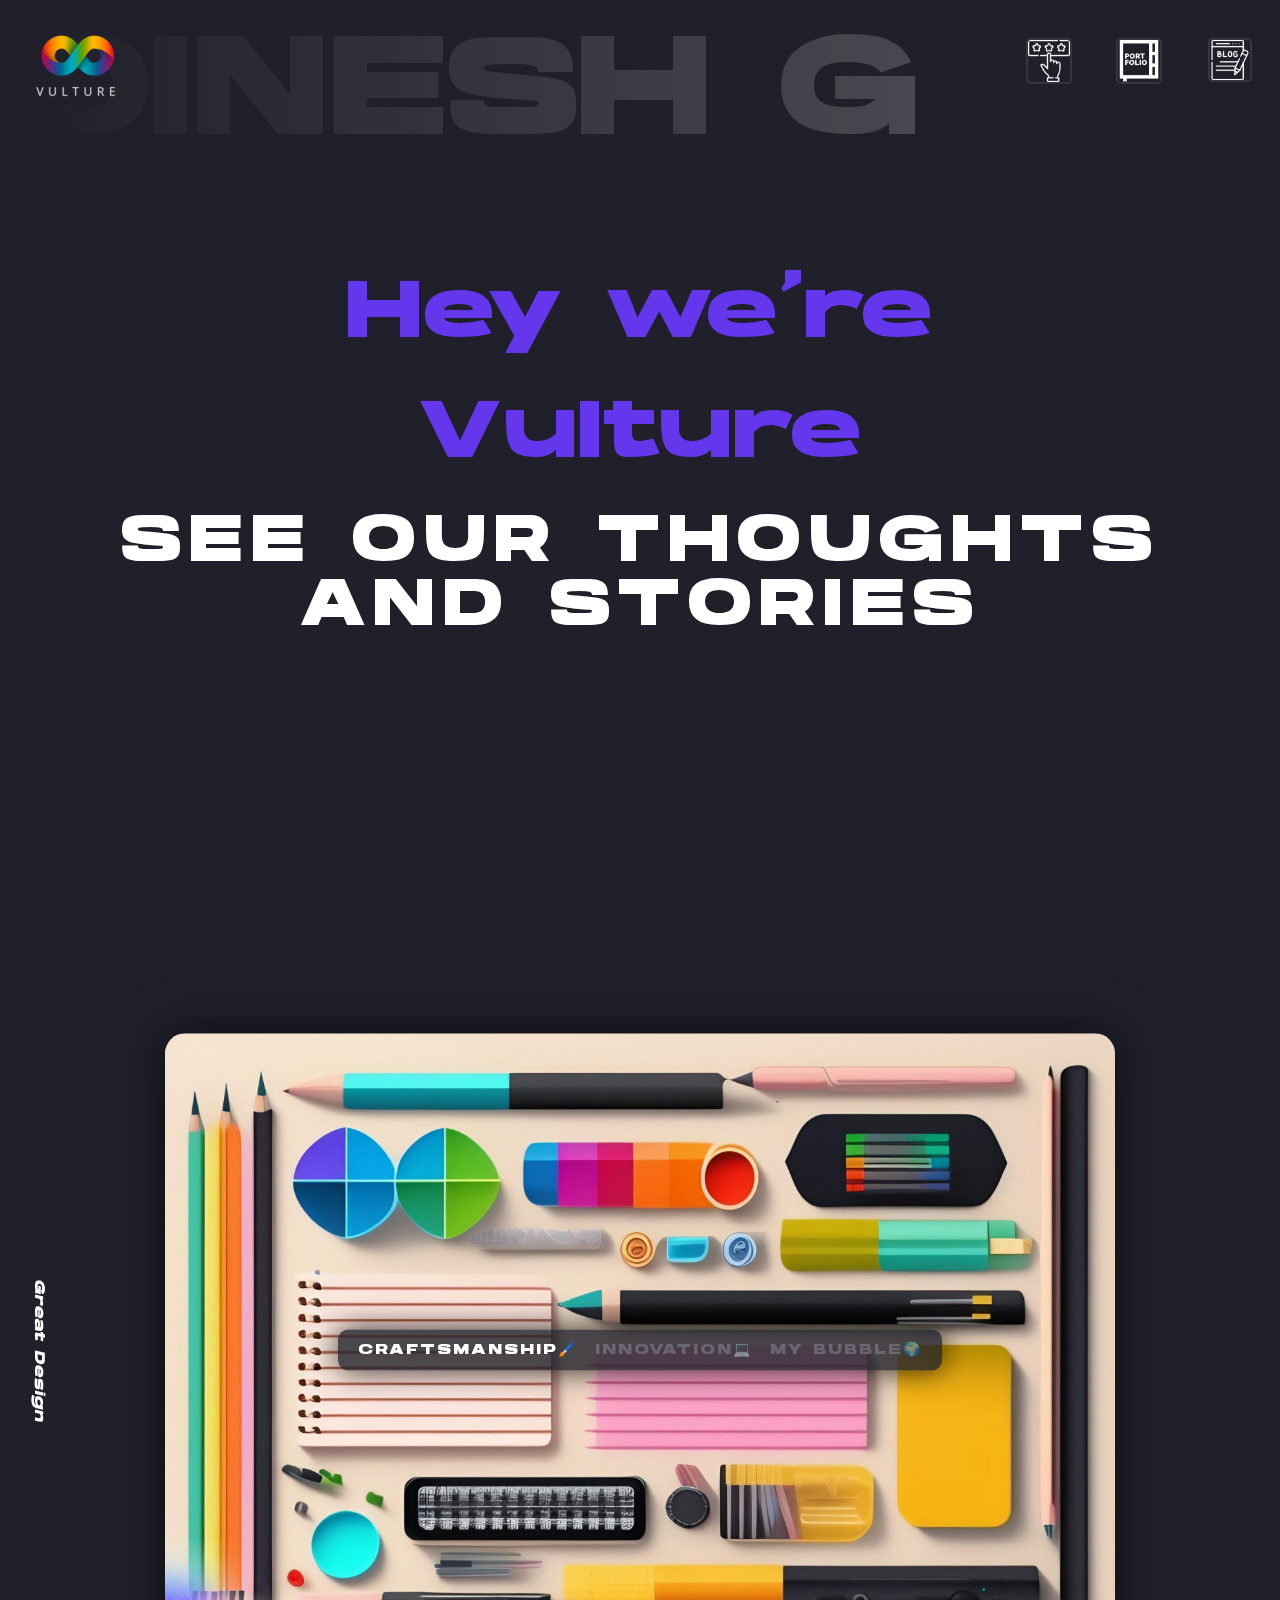
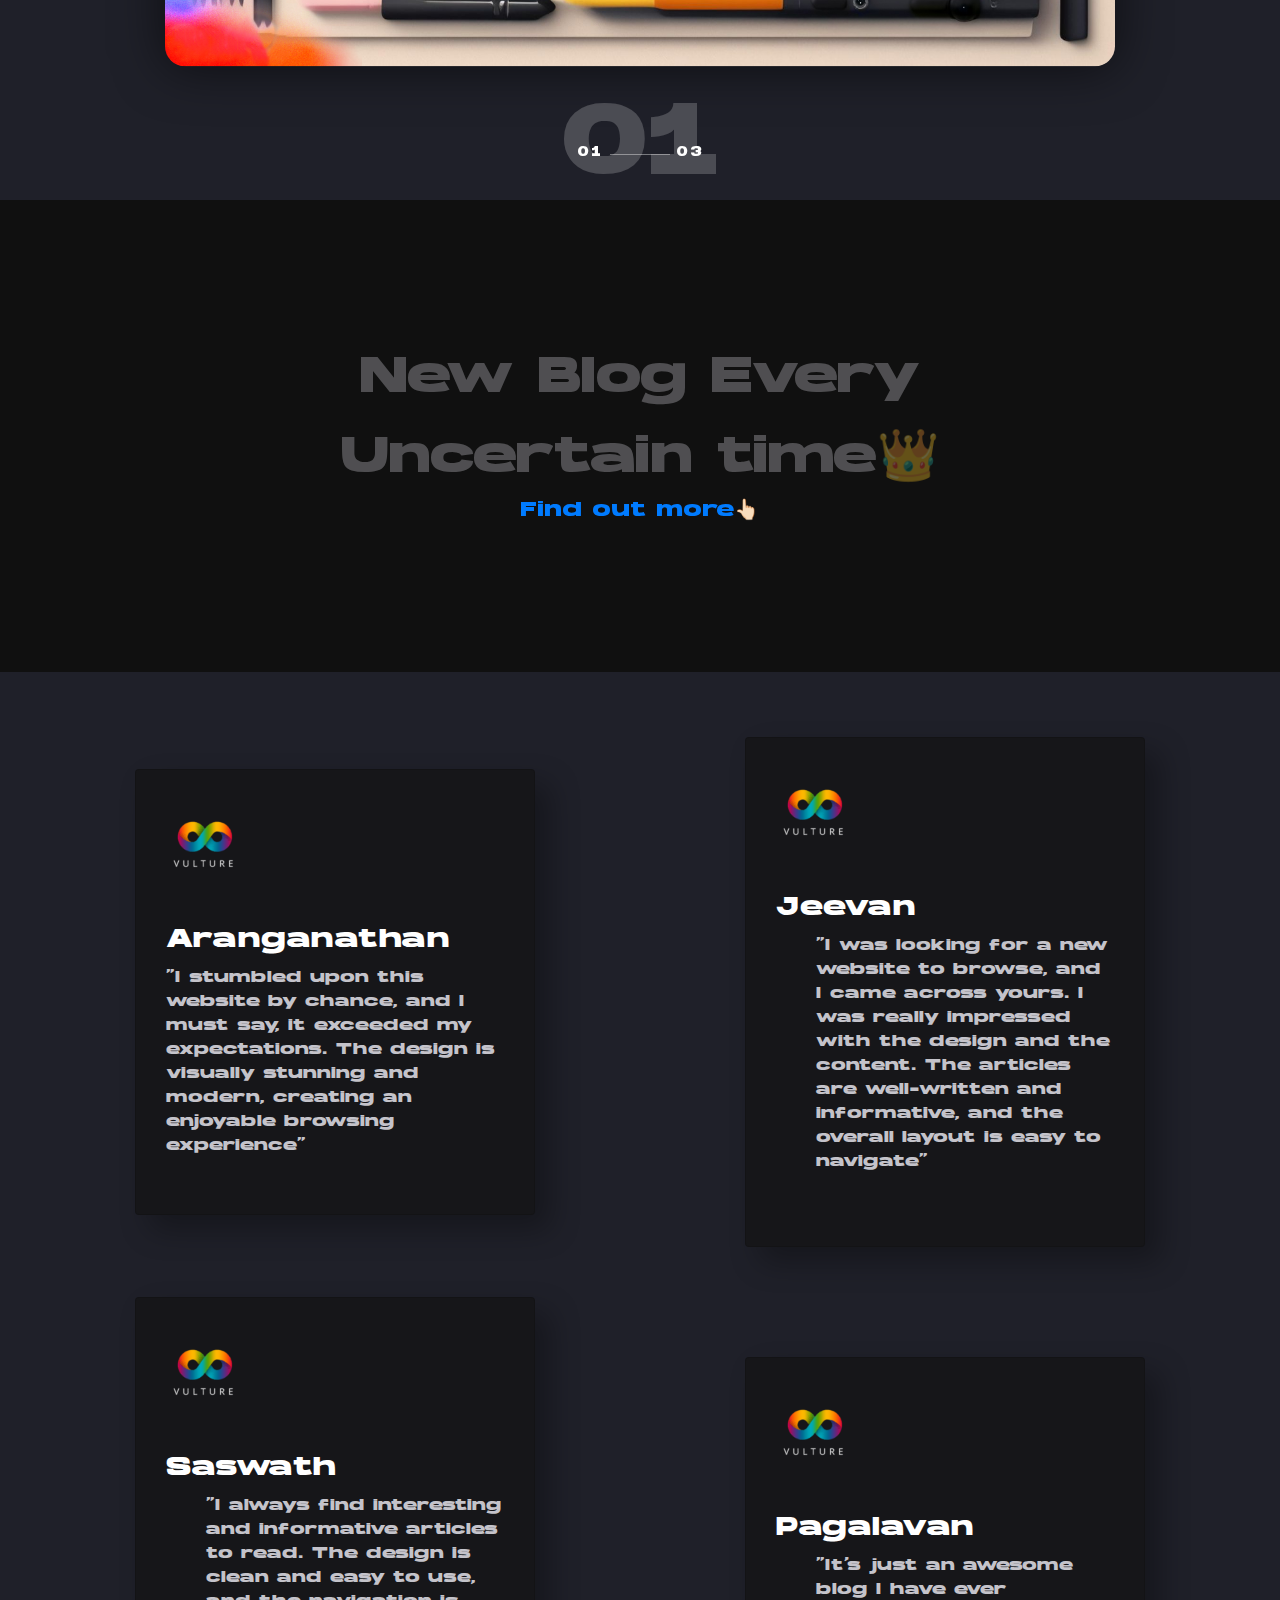
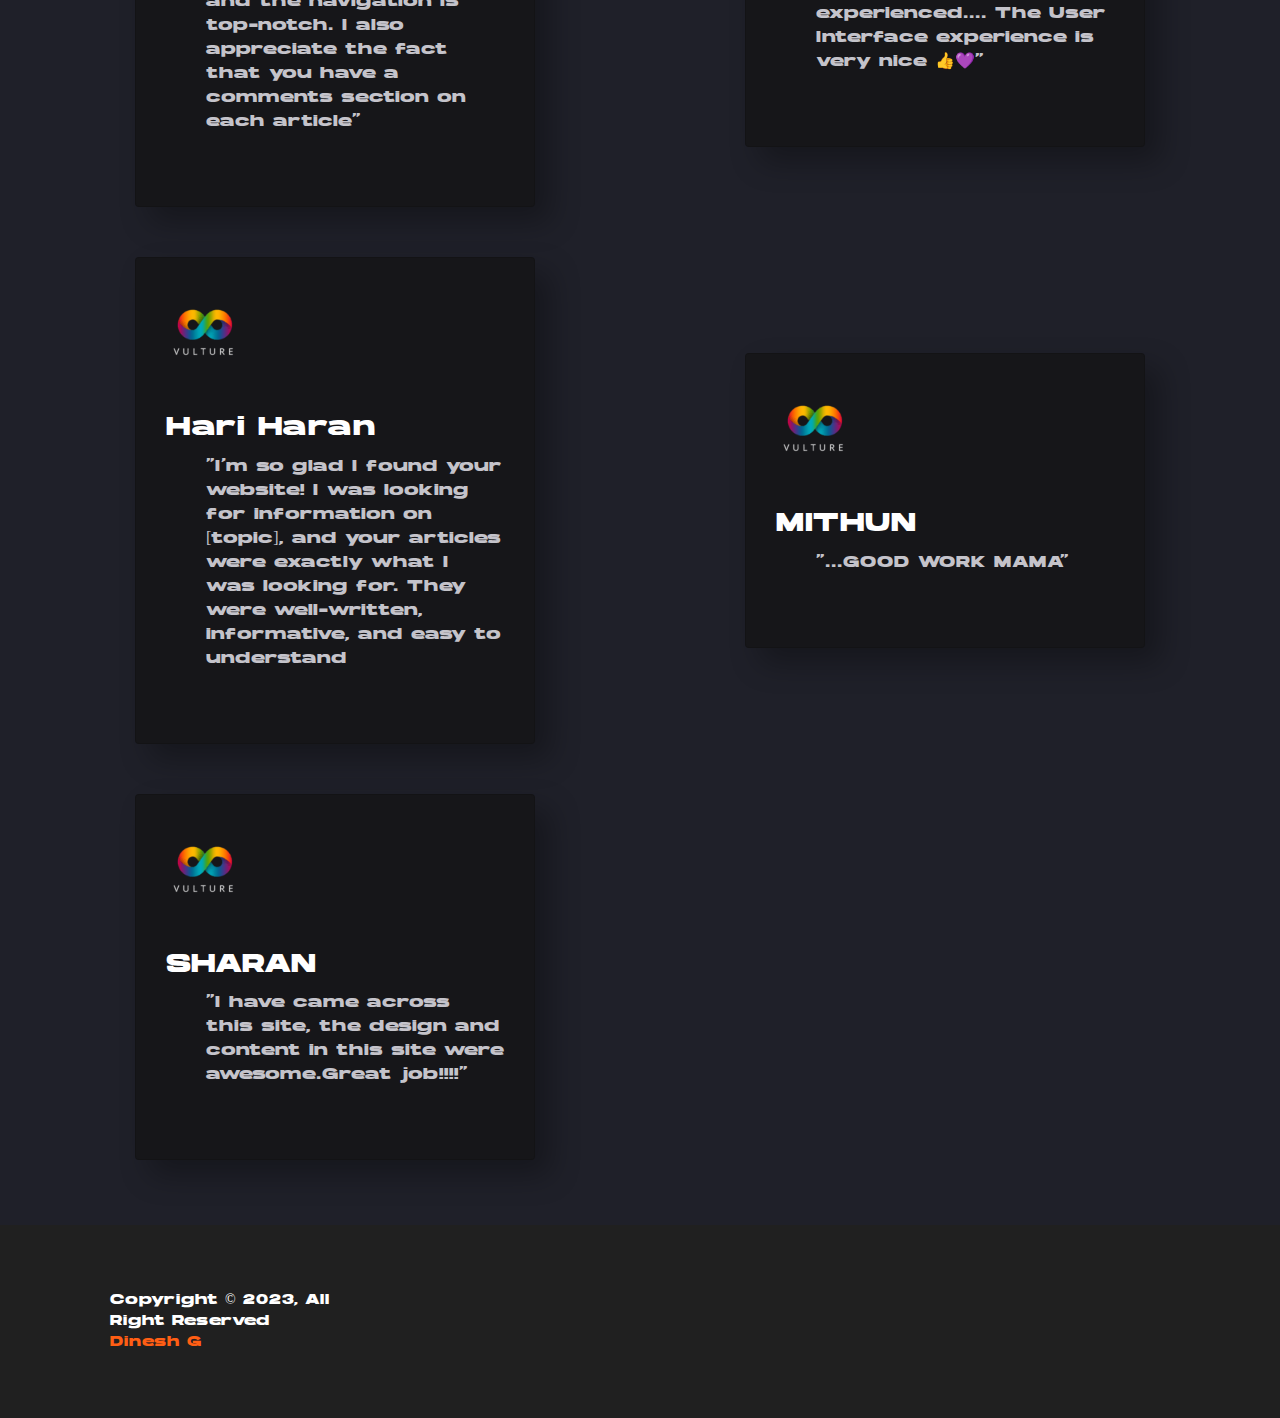
==== index.html @ 58ebeafd "R" ====
<!DOCTYPE html>
<html lang="en">
  <head>
    <meta charset="UTF-8" />
    <title>Buddy'Blog🍻</title>
    <link
      rel="stylesheet"
      href="https://cdnjs.cloudflare.com/ajax/libs/twitter-bootstrap/4.1.3/css/bootstrap.min.css"
    />
    <link rel="stylesheet" href="style.css" />

    <link href="assert/31.png" rel="shortcut icon" type="image/x-icon" />
    <link
      href="/assert/31.png"
      rel="shortcut icon"
      type="image/x-icon"
    />
    <link
      href="https://fonts.googleapis.com/css2?family=Poppins:wght@200;300;400;500;600;700;800&display=swap"
      rel="stylesheet"
    />
    
    <script src="https://ajax.googleapis.com/ajax/libs/jquery/3.5.1/jquery.min.js"></script>
  </head>
  <body>
    <section id="body">
     
      <div class="shadow-title parallax-top-shadow">DINESH G</div>
      <div
        class="section-parallax parallax-00"
        style="background-image: url('http://www.ivang-design.com/svg-load/parallax/parallax-0.png');"
      ></div>
      <div
        class="section-parallax parallax-01"
        style="background-image: url('http://www.ivang-design.com/svg-load/parallax/parallax-01.png');"
      ></div>

      <div class="section full-height">
        <div class="section-title-wrap">
          <div class="container">
            <div class="row">
              <div class="col-12 text-center parallax-fade-top">
                <p id="TXT1">Hey we're Vulture</p>
                <h1>See our thoughts and Stories</h1>
              </div>
            </div>
          </div>
        </div>
      </div>

      <div class="section full-height z-bigger">
        <ul class="case-study-wrapper">
          <li class="case-study-name">
            <a class="hover-target">Craftsmanship🖌️</a>
          </li>
          <li class="case-study-name">
            <a class="hover-target">Innovation💻</a>
          </li>
          <li class="case-study-name">
            <a class="hover-target"> My bubble🌍</a>
          </li>
          
        </ul>
        <ul class="case-study-images">
          <li>
            <div class="img-hero-background">
              <img src="assert/d1.png" alt="" />
            </div>
            <div class="hero-number-back">01</div>
            <div class="hero-number">01</div>
            <div class="hero-number-fixed">03</div>
            <div class="case-study-title">Great Design</div>
          </li>
          <li>
            <div class="img-hero-background">
              <img src="assert/t1.jpg" alt="" />
            </div>
            <div class="hero-number-back">02</div>
            <div class="hero-number">02</div>
            <div class="case-study-title">cutting-edge technology</div>
          </li>
          <li>
            <div class="img-hero-background">
              <img src="assert/e1.jpg" alt="" />
            </div>
            <div class="hero-number-back">03</div>
            <div class="hero-number">03</div>
            <div class="case-study-title">Love</div>
          </li>
          <li>
            <div class="img-hero-background">
              <!-- <img
              src="http://www.ivang-design.com/svg-load/parallax/fire.jpg"
              alt=""
            /> -->
            </div>
            <!-- <div class="hero-number-back">04</div>
          <div class="hero-number">04</div>
          <div class="case-study-title">photography, advertising</div> -->
          </li>
        </ul>
      </div>

      <div
        class="section padding-top-bottom over-hide background-dark z-bigger-2"
      >
        <div class="container">
          <div class="row justify-content-center">
            <div class="col-md-7 text-center">
              <a href="BlogL/index.html" target="_blank">
                <div class="project-link-wrap">
                  <h1>New Blog Every Uncertain time👑</h1>
                  <h6>Find out more👆🏻</h6>
                </div>
              </a>
            </div>
          </div>
        </div>
      </div>

     

      <div class="scroll-to-top hover-target"></div>

      <div class="cursor" id="cursor"></div>
      <div class="cursor2" id="cursor2"></div>
      <div class="cursor3" id="cursor3"></div>

      <a
        href="BlogL/index.html"
        class="link-to-portfolio hover-target"
        target="”_blank”"
      ></a>

      <a
        href="/ProtfBuddy/index.html"
        class="link-to-portfolio1 hover-target"
        target="”_blank”"
      ></a>
      <a
        href="/ProtfBuddy/index.html"
        class="link-to-portfolio2 hover-target"
        target="”_blank”"
      ></a>
      <a
        href="RatingL/index.html"
        class="link-to-portfolio3 hover-target"
        target="”_blank”"
      ></a>
    </section>

 
    <script src="https://cdnjs.cloudflare.com/ajax/libs/jquery/3.3.1/jquery.min.js"></script>
    <script src="script.js"></script>
  </body>
  <!-- TESTIN -->
  <div class="container">
    <div class="card selected">
      <div class="card__icon">
        <img src="assert/31.png" alt="icon.png" />
      </div>
      <h6>Aranganathan</h6>
      <p>"I stumbled upon this website by chance, and I must say, it exceeded my expectations. The design is visually stunning and modern, creating an enjoyable browsing experience"</p>
     
    </div>
    <div class="card selected">
      <div class="card__icon">
        <img src="assert/31.png" alt="icon.png" />
      </div>
      <h6>Jeevan</h6>
      <ul>
       <p>
        "I was looking for a new website to browse, and I came across yours. I was really impressed with the design and the content. The articles are well-written and informative, and the overall layout is easy to navigate"</p>
      </ul>
    </div>
    <div class="card selected">
      <div class="card__icon">
        <img src="assert/31.png" alt="icon.png" />
      </div>
      <h6>Saswath</h6>
      <ul>
        <p>"I always find interesting and informative articles to read. The design is clean and easy to use, and the navigation is top-notch. I also appreciate the fact that you have a comments section on each article"</p>
      </ul>
    </div>
    <div class="card selected">
      <div class="card__icon">
        <img src="assert/31.png" alt="icon.png" />
      </div>
      <h6>Pagalavan</h6>
      <ul>
        <p>"It's just an awesome blog I have ever experienced.... The User Interface experience is very nice 👍💜"</p>
      </ul>
    </div>
    
    <div class="card selected">
      <div class="card__icon">
        <img src="assert/31.png" alt="icon.png" />
      </div>
      <h6>Hari Haran</h6>
      <ul>
        <p>"I'm so glad I found your website! I was looking for information on [topic], and your articles were exactly what I was looking for. They were well-written, informative, and easy to understand</p>      </ul>
    </div>
    <div class="card selected">
      <div class="card__icon">
        <img src="assert/31.png" alt="icon.png" />
      </div>
      <h6>MITHUN</h6>
      <ul>
        <p>"...GOOD WORK MAMA"</p>
      </ul>
    </div>
    <div class="card selected">
      <div class="card__icon">
        <img src="assert/31.png" alt="icon.png" />
      </div>
      <h6>SHARAN</h6>
      <ul>
        <p>"I have came across this site, the design and content in this site were awesome.Great job!!!!"</p>
      </ul>
    </div>

  </div>
</div>

</div>
<div class="copyright-area">
    <div class="container">
        <div class="row">
            <div class="col-xl-6 col-lg-6 text-center text-lg-left">
                <div class="copyright-text">
                    <p>Copyright &copy; 2023, All Right Reserved <a href="/ProtfBuddy/index.html">Dinesh G</a></p>
                </div>
            </div>
        </div>
    </div>
</div>
</html>
---- style.css ----
@font-face {
  font-family: ff1;
  src: url("assert/Blackheat.otf");
}
/* @font-face {
  font-family: ff6;
  src: url("assert/ff6.ttf");
} */
@font-face {
  font-family: ff2;
  src: url("assert/Blackheat.ttf");
}
@font-face {
  font-family: ff3;
  src: url("assert/Hanson-Bold.otf");
}
@font-face {
  font-family: ff4;
  src: url("assert/Hanson-Bold.ttf");
}
/* @font-face {
  font-family: ff4;
  src: url("assert/Hanson-Bold.ttf");
} */
.li1 {
  font-size: 2rem;
}
/*  */
.copyright-area {
  background: #202020;
  padding: 25px 0;
}

.copyright-text p {
  margin: 0;
  font-size: 14px;
  color: #ffffff;
}
.copyright-text p a {
  color: #ff5e14;
}
.footer-menu li {
  display: inline-block;
  margin-left: 15px;
}
.footer-menu li:hover a {
  color: #ff5e14;
}
.footer-menu li a {
  font-size: 14px;
  color: #ffffff;
}
.footer-cta .row .col-xl-4:nth-child(1) .single-cta i {
  position: absolute;
  color: #ff5e14;
}
.footer-cta .row .col-xl-4:nth-child(1) .single-cta .cta-text {
  padding-left: 32px;
}
.footer-cta .row .col-xl-4:nth-child(2) .single-cta i {
  color: #14ffa7;
}
.footer-cta .row .col-xl-4:nth-child(3) .single-cta i {
  color: #ffd700;
}
.footer-social-icon .social_icon {
  text-align: left;
}
.footer-social-icon .social_icon li {
  float: inherit !important;
  display: inline-block !important;
  width: inherit;
}
.footer-social-icon .social_icon li a i {
  font-size: 15px;
  line-height: 39px;
}
.footer-social-icon .social_icon li a {
  width: 40px;
  height: 40px;
}

.social_icon {
  text-align: right;
  margin: 0;
  margin-top: 3px;
}
.social_icon li {
  display: inline-block;
  margin: 0 5px;
}
.social_icon li a {
  display: inline-block;
  width: 25px;
  height: 25px;
  background: #fff;
  color: #000;
  text-align: center;
  border-radius: 100%;
  transition: 0.2s ease-in-out;
}
.social_icon li a i {
  font-size: 15px;
  line-height: 20px;
}
.social_icon li:nth-child(1) a {
  background: #4267b2;
  color: #fff;
}
.social_icon li:nth-child(2) a {
  background: #1da1f2;
  color: #fff;
}
.social_icon li:nth-child(3) a {
  background: #f09433;
  background: -moz-linear-gradient(
    45deg,
    #f09433 0%,
    #e6683c 25%,
    #dc2743 50%,
    #cc2366 75%,
    #bc1888 100%
  );
  background: -webkit-linear-gradient(
    45deg,
    #f09433 0%,
    #e6683c 25%,
    #dc2743 50%,
    #cc2366 75%,
    #bc1888 100%
  );
  background: linear-gradient(
    45deg,
    #f09433 0%,
    #e6683c 25%,
    #dc2743 50%,
    #cc2366 75%,
    #bc1888 100%
  );
  filter: progid:DXImageTransform.Microsoft.gradient( startColorstr='#f09433', endColorstr='#bc1888',GradientType=1 );
  color: #fff;
}
.social_icon li:nth-child(4) a {
  background: #ff0000;
  color: #fff;
}
.social_icon li:nth-child(1):hover a {
  background: #fff;
  color: #4267b2;
}
.social_icon li:nth-child(2):hover a {
  background: #fff;
  color: #1da1f2;
}
.social_icon li:nth-child(3):hover a {
  background: #fff;
  color: #bc1888;
}
.social_icon li:nth-child(4):hover a {
  background: #fff;
  color: #ff0000;
}
/*  */
::-webkit-scrollbar {
  display: none;
}
.btn1 {
  display: flex;
  justify-content: center;
  font-size: 2rem;
  margin-top: 2rem;
}

.container {
  padding: 40px;
  display: flex;
  align-items: center;
  justify-content: space-between;
  flex-wrap: wrap;
}

h6 {
  font-size: 20px;
}
.card {
  width: 320px;
  margin: 25px;
  padding: 40px 30px;
  background-color: #222327;

  transition: all 0.25s ease-in-out;
}

.card .card__icon {
  width: 100%;
  margin-bottom: 40px;
}

.card .card__icon img {
  height: 75px;
  border-radius: 3rem;
}

.card h6 {
  margin-bottom: 10px;
  color: #ffffff;
  font-size: 16px;
  font-weight: 600;
  letter-spacing: 0.5px;
}

.card ul li {
  list-style: none;
  padding: 3px 0;
  color: #ffffff;
  font-size: 16px;
  font-weight: 300;
  opacity: 0.7;
}

.card.selected::before {
  content: "";
  background: url(https://i.imgur.com/WunqBPz.png);
  background-position: right;
  background-size: 10px;
  z-index: -1;
}

.card.selected {
  background-color: #161619;
  box-shadow: 15px 15px 30px rgba(0, 0, 0, 0.3);
}

body {
  width: 100%;
  display: block;
  overflow-x: hidden;
  background-color: #1f2029;
  color: #c4c3ca;
  font-family: ff4;
  cursor: default;
}
::selection {
  background-color: #000;
  color: #fff;
}
::-moz-selection {
  background-color: #000;
  color: #fff;
}
a:hover {
  text-decoration: none;
}
.t1 {
  font-size: 40px;
}

.cursor,
.cursor2,
.cursor3 {
  position: fixed;
  border-radius: 50%;
  transform: translateX(-50%) translateY(-50%);
  pointer-events: none;
  left: -100px;
  top: 50%;
}
.cursor {
  background-color: #fff;
  height: 0;
  width: 0;
  z-index: 99999;
}
.cursor2,
.cursor3 {
  height: 36px;
  width: 36px;
  z-index: 99998;
  -webkit-transition: all 0.3s ease-out;
  transition: all 0.3s ease-out;
}
.cursor2.hover,
.cursor3.hover {
  -webkit-transform: scale(2) translateX(-25%) translateY(-25%);
  transform: scale(2) translateX(-25%) translateY(-25%);
  border: none;
}
.cursor2 {
  border: 2px solid #fff;
  box-shadow: 0 0 22px rgba(255, 255, 255, 0.6);
}
.cursor2.hover {
  background: rgba(255, 255, 255, 0.1);
  box-shadow: 0 0 12px rgba(255, 255, 255, 0.2);
}
@media screen and (max-width: 1200px) {
  .cursor,
  .cursor2,
  .cursor3 {
    /* display: none */
  }
  .container {
    padding: 20px;
    display: flex;
    align-items: center;
    justify-content: center;
    flex-wrap: wrap;
  }
}

.shadow-title {
  position: fixed;
  top: 0;
  margin-top: 30px;
  left: 20px;
  width: 100%;
  height: 300%;
  text-align: left;
  font-family: ff4;
  writing-mode: horizontal-tb;
  font-size: 11vw;
  line-height: 1;
  color: rgba(200, 200, 200, 0.1);
  background: linear-gradient(
    90deg,
    rgba(200, 200, 200, 0),
    rgba(200, 200, 200, 0.35)
  );
  -webkit-background-clip: text;
  -webkit-text-fill-color: transparent;
  font-weight: 900;
  z-index: 1;
}
.section-parallax {
  position: fixed;
  top: 0;
  left: 0;
  width: 100%;
  height: 100%;
  background-position: center;
  background-size: cover;
  z-index: 2;
}
.section {
  position: relative;
  width: 100%;
  display: block;
}
.full-height {
  height: 100vh;
}
.section.z-bigger {
  z-index: 100;
}
.section.z-bigger-2 {
  z-index: 200;
}
.section-title-wrap {
  position: absolute;
  top: 50%;
  left: 0;
  width: 100%;
  transform: translateY(-50%);
  z-index: 3;
}
.section-title-wrap p {
  letter-spacing: 2px;
  font-size: 22px;
  font-weight: 700;
  padding: 0;
  color: #6437ec;
}
.section-title-wrap h1 {
  margin: 0;
  padding: 0;
  font-size: 5vw;
  letter-spacing: 8px;
  font-weight: 900;
  color: #fff;
  line-height: 1;
  text-transform: uppercase;
}
.padding-top-bottom {
  padding-top: 100px;
  padding-bottom: 100px;
}
.over-hide {
  overflow: hidden;
}
.background-dark {
  background-color: #101010;
}
.project-link-wrap {
  position: relative;
  display: block;
  width: 100%;
  text-align: center;
  margin: 0 auto;
  cursor: pointer;
}

.project-link-wrap h1 {
  font-size: 50px;
  line-height: 80px;
  color: #c4c3ca;
  font-weight: 900;
  text-align: center;
  margin: 0 auto;
  cursor: pointer;
  opacity: 0.35;
  -webkit-transition: all 200ms linear;
  transition: all 200ms linear;
}
.project-link-wrap:hover h1 {
  opacity: 0.5;
}
a {
  cursor: default;
}

#TXT1 {
  font-size: 80px;
}

.case-study-wrapper {
  position: absolute;
  top: 50%;
  left: 50%;
  z-index: 10;
  width: auto;
  margin: 0;
  padding: 8px 15px;
  -webkit-transform: translate(-50%, -50%);
  transform: translate(-50%, -50%);
  list-style: none;
  background-color: rgba(31, 32, 41, 0.8);
  border-radius: 10px;
  box-shadow: 0 0 30px rgba(0, 0, 0, 0.8);
  cursor: default;
}
.case-study-wrapper .case-study-name {
  margin: 5px;
  display: inline-block;
}
.case-study-wrapper .case-study-name a {
  position: relative;
  list-style: none;
  margin: 0 auto;
  display: block;
  text-align: center;
  padding: 0;
  font-size: 14px;
  font-weight: 800;
  line-height: 1;
  letter-spacing: 2px;
  color: #8e8d9a;
  opacity: 0.5;
  text-decoration: none;
  text-transform: uppercase;
  -webkit-transition: all 300ms linear;
  transition: all 300ms linear;
}
.case-study-wrapper .case-study-name a:hover {
  text-decoration: none;
}
.case-study-wrapper .case-study-name.active a {
  opacity: 1;
  color: #fff;
}
.case-study-images {
  position: absolute;
  top: 0;
  left: 0;
  width: 100%;
  height: 100%;
  margin: 0;
  z-index: 2;
}
.case-study-images li {
  position: absolute;
  width: 100%;
  height: 100%;
  top: 0;
  left: 0;
  overflow: hidden;
  list-style: none;
  -webkit-transition: all 300ms linear;
  transition: all 300ms linear;
}
.case-study-images li .img-hero-background {
  position: absolute;
  width: calc(100% - 80px);
  max-width: 950px;
  -webkit-background-size: cover;
  -moz-background-size: cover;
  -o-background-size: cover;
  background-size: cover;
  background-position: center center;
  background-repeat: no-repeat;
  top: 50%;
  left: 50%;
  overflow: hidden;
  list-style: none;
  opacity: 0;
  border-radius: 20px;
  box-shadow: 0 0 50px rgba(0, 0, 0, 0.6);
  -webkit-transform: translate(-50%, -50%);
  transform: translate(-50%, -50%);
  -webkit-transition: all 300ms linear;
  transition: all 300ms linear;
}
.case-study-images li .img-hero-background img {
  width: 100%;
  height: auto;
  display: block;
}
.case-study-images li.show .img-hero-background {
  opacity: 1;
}
.case-study-images li .case-study-title {
  position: absolute;
  top: 0;
  height: 100%;
  text-align: center;
  left: 30px;
  display: block;
  opacity: 0;
  z-index: 19;
  letter-spacing: 1px;
  font-size: 14px;
  -webkit-writing-mode: vertical-lr;
  writing-mode: vertical-lr;
  font-weight: 400;
  line-height: 16px;
  color: #fff;
  font-style: italic;
  -webkit-transform: translateX(-100%);
  transform: translateX(-100%);
  -webkit-transition: all 300ms linear;
  transition: all 300ms linear;
}
.case-study-images li.show .case-study-title {
  opacity: 1;
  -webkit-transform: translateX(0);
  transform: translateX(0);
}
.case-study-images li .hero-number-back {
  position: absolute;
  bottom: 0;
  left: 50%;
  -webkit-transform: translateX(-50%);
  transform: translateX(-50%);
  display: block;
  list-style: none;
  opacity: 0;
  font-size: 100px;
  font-weight: 900;
  line-height: 1;
  color: rgba(255, 255, 255, 0.2);
  z-index: 5;
  -webkit-transition: all 300ms linear;
  transition: all 300ms linear;
}
.case-study-images li .hero-number {
  position: absolute;
  bottom: 40px;
  left: 50%;
  width: 40px;
  margin-left: -70px;
  display: block;
  letter-spacing: 2px;
  text-align: center;
  list-style: none;
  opacity: 0;
  font-size: 13px;
  font-weight: 300;
  line-height: 1;
  color: #fff;
  z-index: 6;
  -webkit-transform: translateY(100%);
  transform: translateY(100%);
  -webkit-transition: all 300ms linear;
  transition: all 300ms linear;
}
.case-study-images li .hero-number-fixed {
  position: absolute;
  bottom: 40px;
  left: 50%;
  margin-left: 30px;
  width: 40px;
  text-align: center;
  display: block;
  letter-spacing: 2px;
  list-style: none;
  font-size: 13px;
  font-weight: 300;
  line-height: 1;
  color: #fff;
  z-index: 6;
}
.case-study-images li .hero-number-fixed:before {
  position: absolute;
  content: "";
  top: 50%;
  left: -60px;
  width: 60px;
  height: 1px;
  z-index: 1;
  background-color: rgba(255, 255, 255, 0.4);
}
.case-study-images li.show .hero-number {
  opacity: 1;
  -webkit-transform: translateY(0);
  transform: translateY(0);
}
.case-study-images li.show .hero-number-back {
  opacity: 1;
}

.scroll-to-top {
  position: fixed;
  bottom: 30px;
  right: 30px;
  opacity: 0;
  visibility: hidden;
  width: 60px;
  height: 40px;
  z-index: 251;
  background-repeat: no-repeat;
  background-position: top center;
  cursor: pointer;
  background-image: url("assert/wite.png");
  transform: translateY(-15px);
  -webkit-transition: all 250ms linear;
  transition: all 250ms linear;
}
.scroll-to-top:hover {
  bottom: 32px;
}
.scroll-to-top.active-arrow {
  opacity: 1;
  visibility: visible;
  transform: translateY(0);
}

@media (max-width: 1200px) {
  .scroll-to-top {
    right: 13px;
  }
  .case-study-images li .case-study-title {
    left: 13px;
  }
  .container {
    padding: 20px;
    display: flex;
    align-items: center;
    justify-content: center;
    flex-wrap: wrap;
  }
}

@media (max-width: 991px) {
  .case-study-images li .hero-number-back {
    font-size: 26vw;
  }
  .container {
    padding: 20px;
    display: flex;
    align-items: center;
    justify-content: center;
    flex-wrap: wrap;
  }
}

@media (max-width: 767px) {
  .case-study-wrapper {
    background-color: rgba(31, 32, 41, 0.95);
    box-shadow: 0 0 10px rgba(0, 0, 0, 0.8);
  }
  .case-study-wrapper .case-study-name a {
    font-size: 11px;
    letter-spacing: 1px;
    text-align: center;
    margin: 5px;
  }
  .case-study-wrapper .case-study-name {
    margin: 0 auto;
    text-align: center;
  }
  .case-study-images li .hero-number-back {
    font-size: 32vw;
  }
  .container {
    padding: 20px;
    display: flex;
    align-items: center;
    justify-content: center;
    flex-wrap: wrap;
  }
  h6 {
    font-size: 20px;
  }
}
@media screen and (min-width: 600px) {
  .card {
    width: 400px;
    margin: 25px;
    padding: 40px 30px;
    background-color: #222327;
    transition: all 0.25s ease-in-out;
  }
  .card h6 {
    margin-bottom: 10px;
    color: #ffffff;
    font-size: 26px;
    font-weight: 600;
    letter-spacing: 0.5px;
  }

  .card ul li {
    list-style: none;
    padding: 3px 0;
    color: #ffffff;
    font-size: 26px;
    font-weight: 300;
    opacity: 0.7;
  }
  h6 {
    font-size: 20px;
  }
}

.link-to-portfolio {
  position: fixed;
  top: 40px;
  right: 30px;
  z-index: 20;
  cursor: pointer;
  width: 40px;
  height: 40px;
  text-align: center;
  border-radius: 3px;
  background-position: center center;
  background-size: cover;
  background-image: url("assert/blog2.png");
  box-shadow: 0 0 0 2px rgba(255, 255, 255, 0.1);
  transition: opacity 0.2s, border-radius 0.2s, box-shadow 0.2s;
  transition-timing-function: ease-out;
}
.link-to-portfolio1 {
  position: fixed;
  top: 40px;
  right: 120px;
  z-index: 20;
  cursor: pointer;
  width: 42px;
  height: 42px;
  text-align: center;
  border-radius: 3px;
  background-position: center center;
  background-size: cover;
  background-image: url("assert/portfolio.png");
  box-shadow: 0 0 0 2px rgba(255, 255, 255, 0.1);
  transition: opacity 0.2s, border-radius 0.2s, box-shadow 0.2s;
  transition-timing-function: ease-out;
}
.link-to-portfolio3 {
  position: fixed;
  top: 40px;
  right: 210px;
  z-index: 20;
  cursor: pointer;
  width: 42px;
  height: 42px;
  text-align: center;
  border-radius: 3px;
  background-position: center center;
  background-size: cover;
  background-image: url("assert/rating.png");
  box-shadow: 0 0 0 2px rgba(255, 255, 255, 0.1);
  transition: opacity 0.2s, border-radius 0.2s, box-shadow 0.2s;
  transition-timing-function: ease-out;
}
.link-to-portfolio2 {
  position: fixed;
  top: 20px;
  left: 2%;
  z-index: 20;
  cursor: pointer;
  width: 100px;
  height: 100px;

  background-position: center center;
  background-size: cover;
  background-image: url("assert/31.png");
  transition: opacity 0.2s, border-radius 0.2s, box-shadow 0.2s;
  transition-timing-function: ease-out;
}
.link-to-portfolio:hover {
  opacity: 0.8;
  border-radius: 50%;
  box-shadow: 0 0 0 20px rgba(255, 255, 255, 0.1);
}
.link-to-portfolio1:hover {
  opacity: 0.8;
  border-radius: 50%;
  box-shadow: 0 0 0 20px rgba(255, 255, 255, 0.1);
}
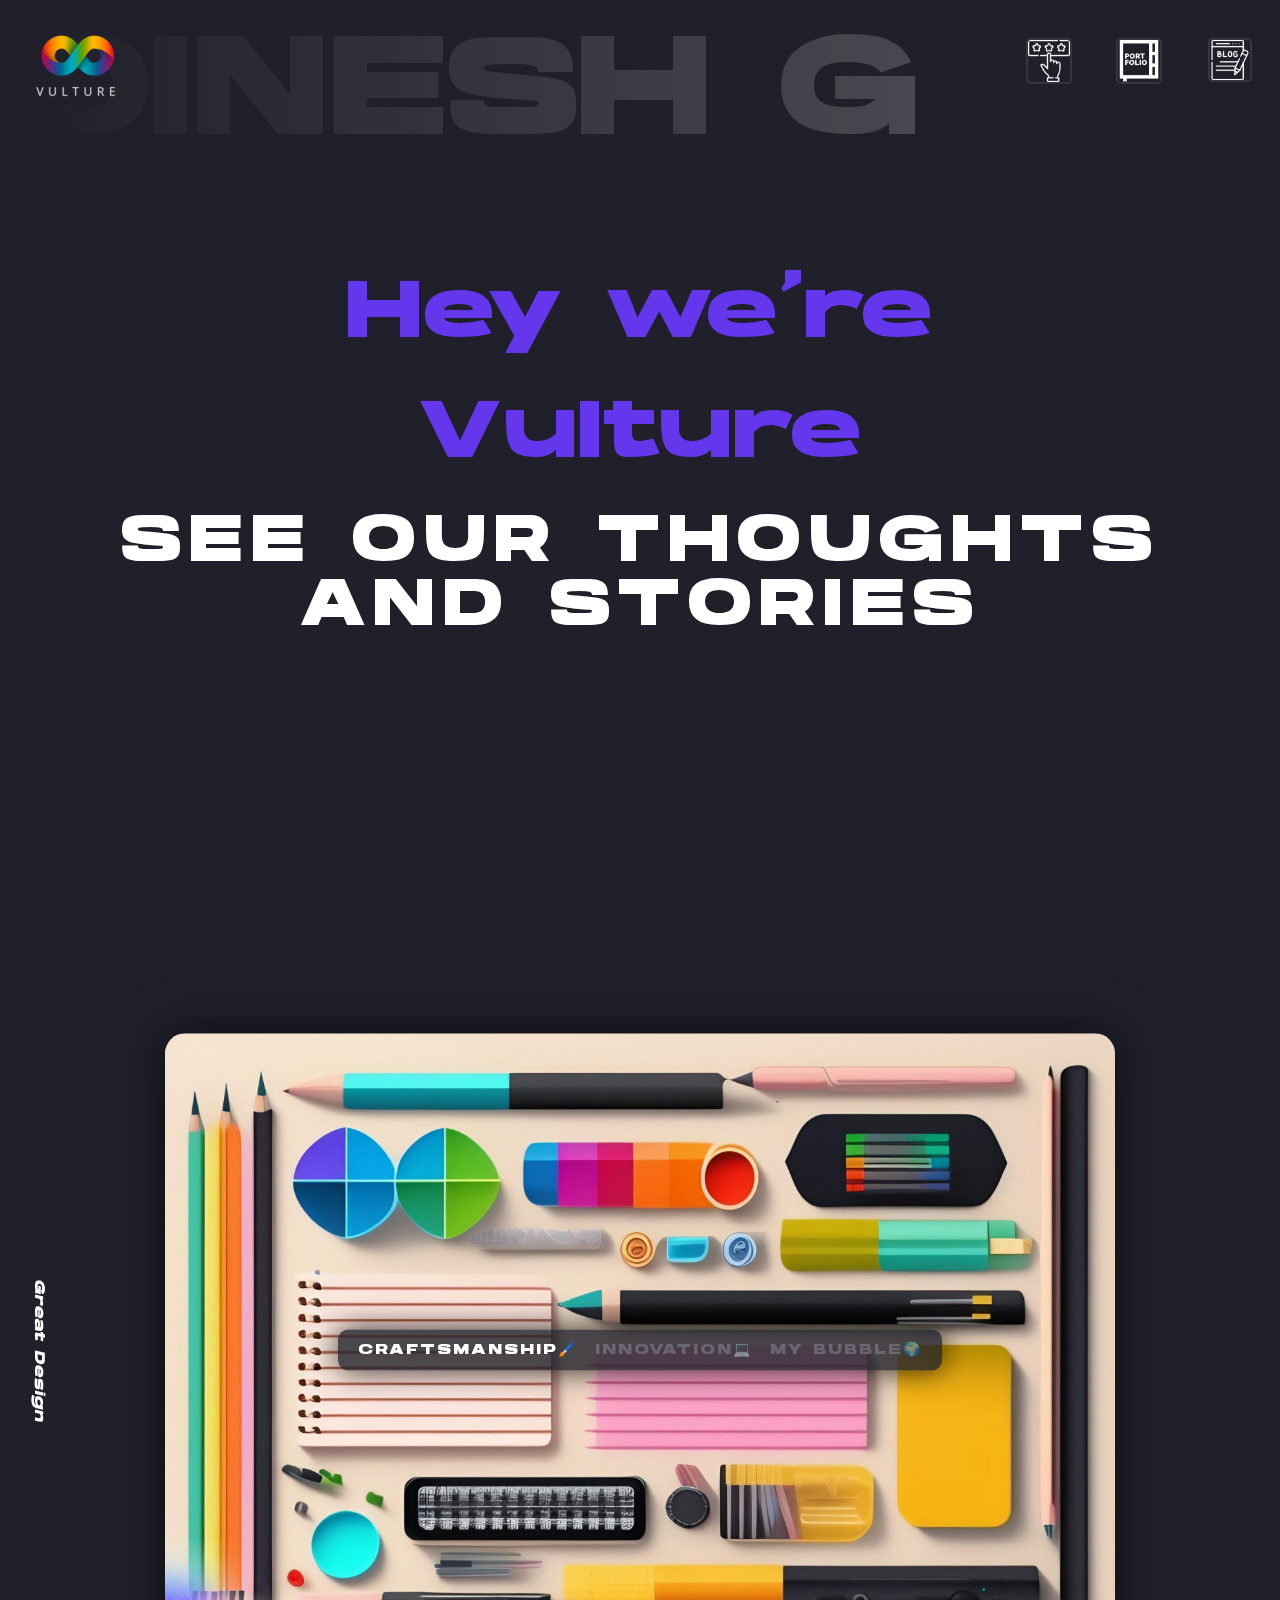
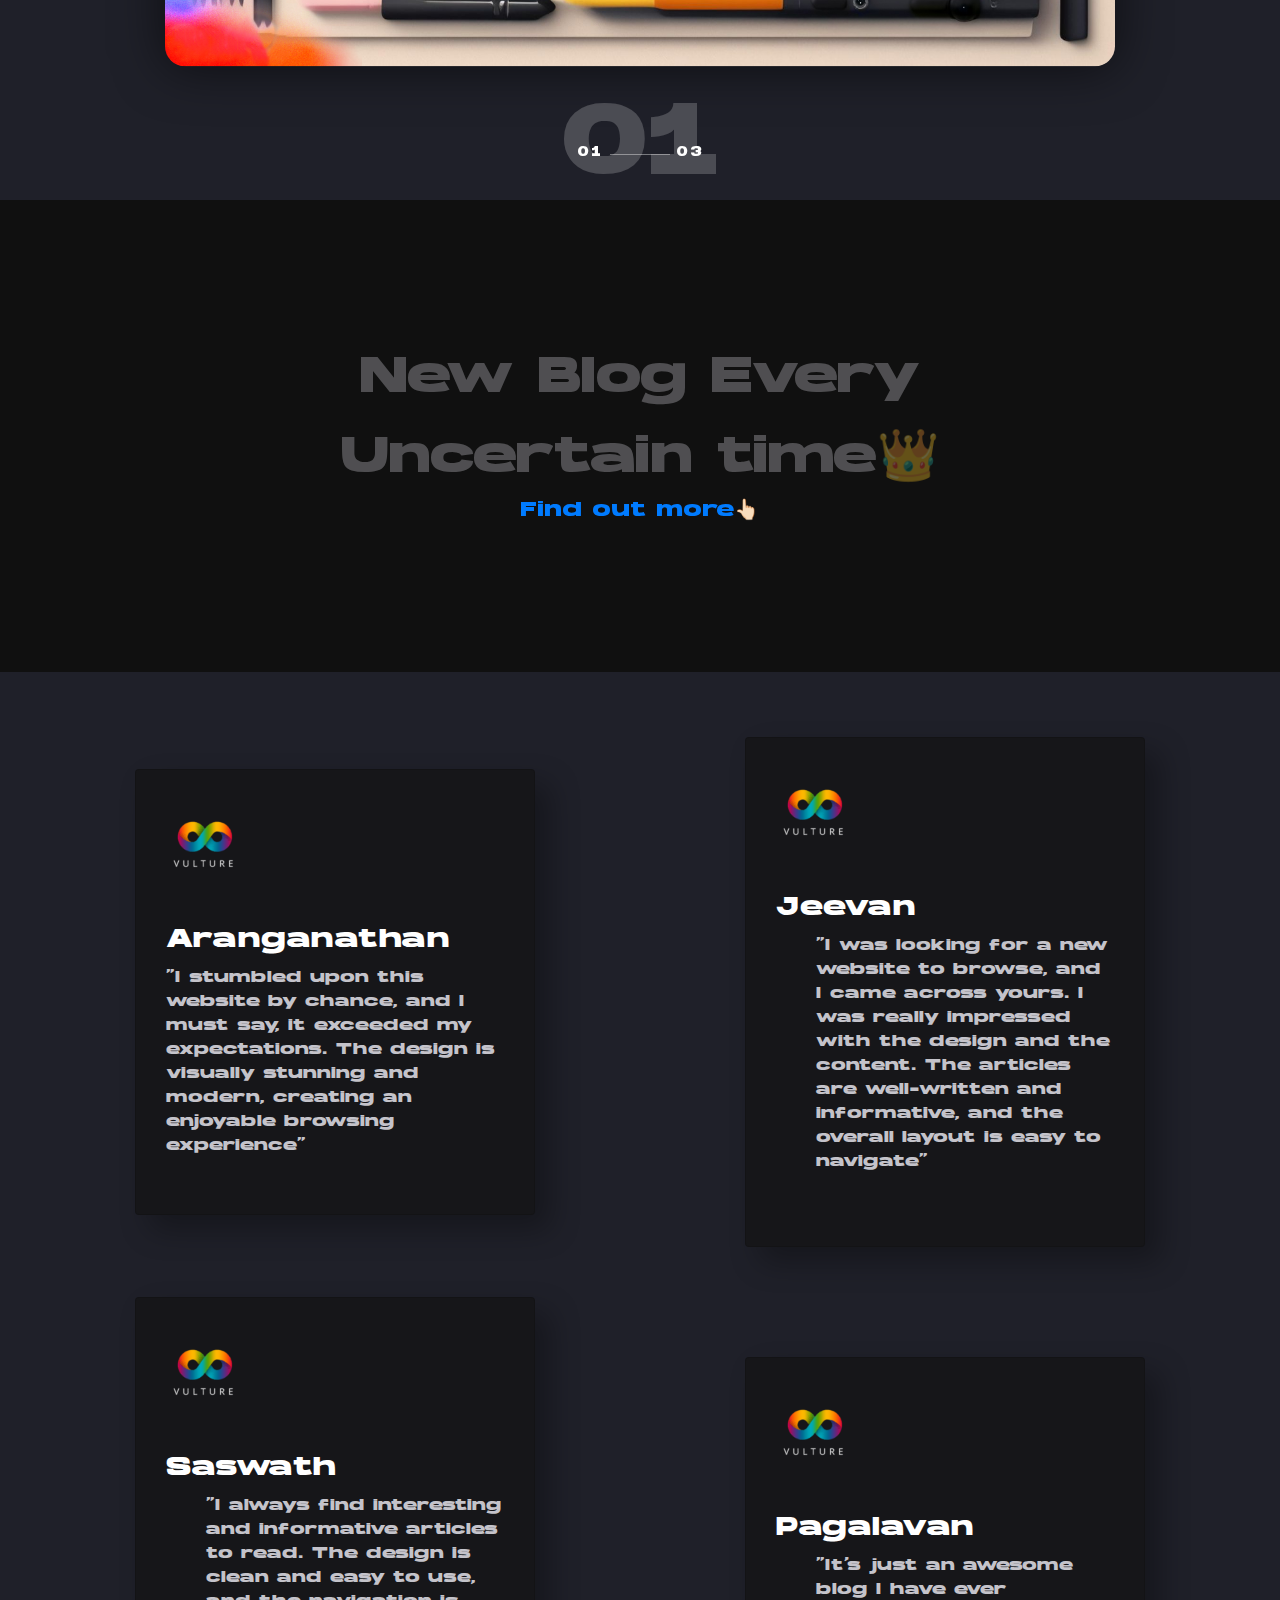
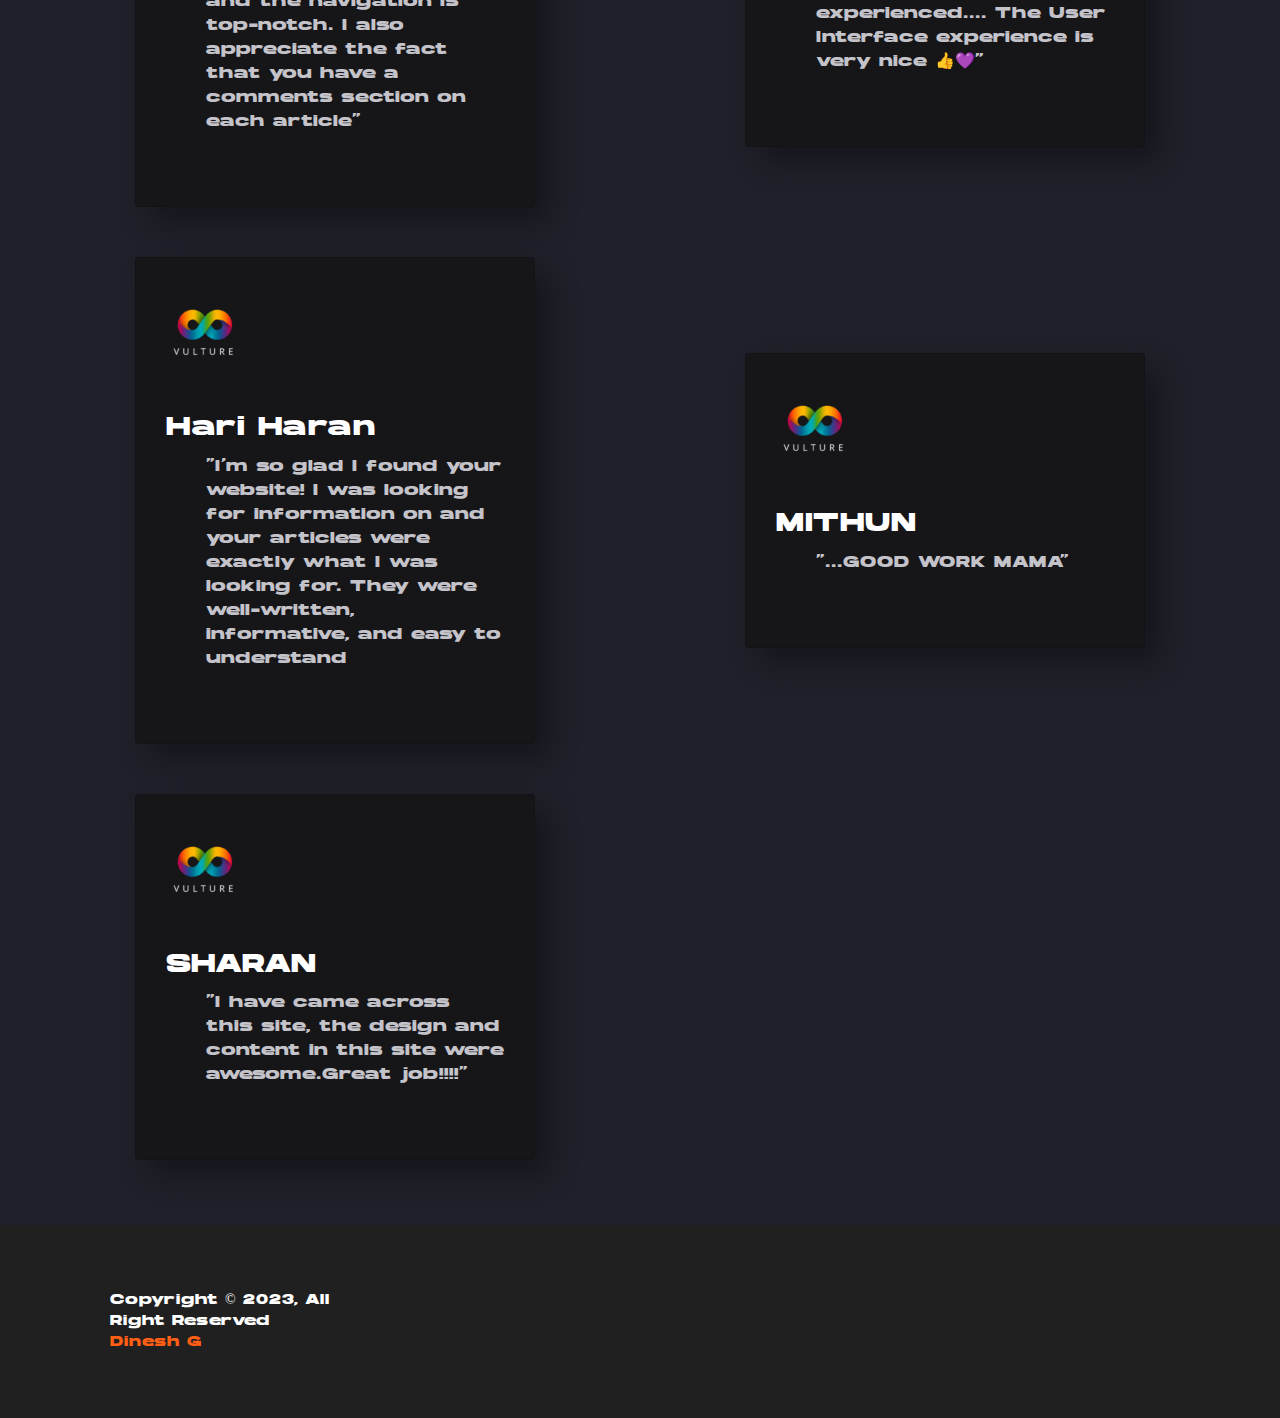
==== commit 8d1f4884: "v" ====
--- a/index.html
+++ b/index.html
@@ -198,7 +198,7 @@
       </div>
       <h6>Hari Haran</h6>
       <ul>
-        <p>"I'm so glad I found your website! I was looking for information on [topic], and your articles were exactly what I was looking for. They were well-written, informative, and easy to understand</p>      </ul>
+        <p>"I'm so glad I found your website! I was looking for information on  and your articles were exactly what I was looking for. They were well-written, informative, and easy to understand</p>      </ul>
     </div>
     <div class="card selected">
       <div class="card__icon">
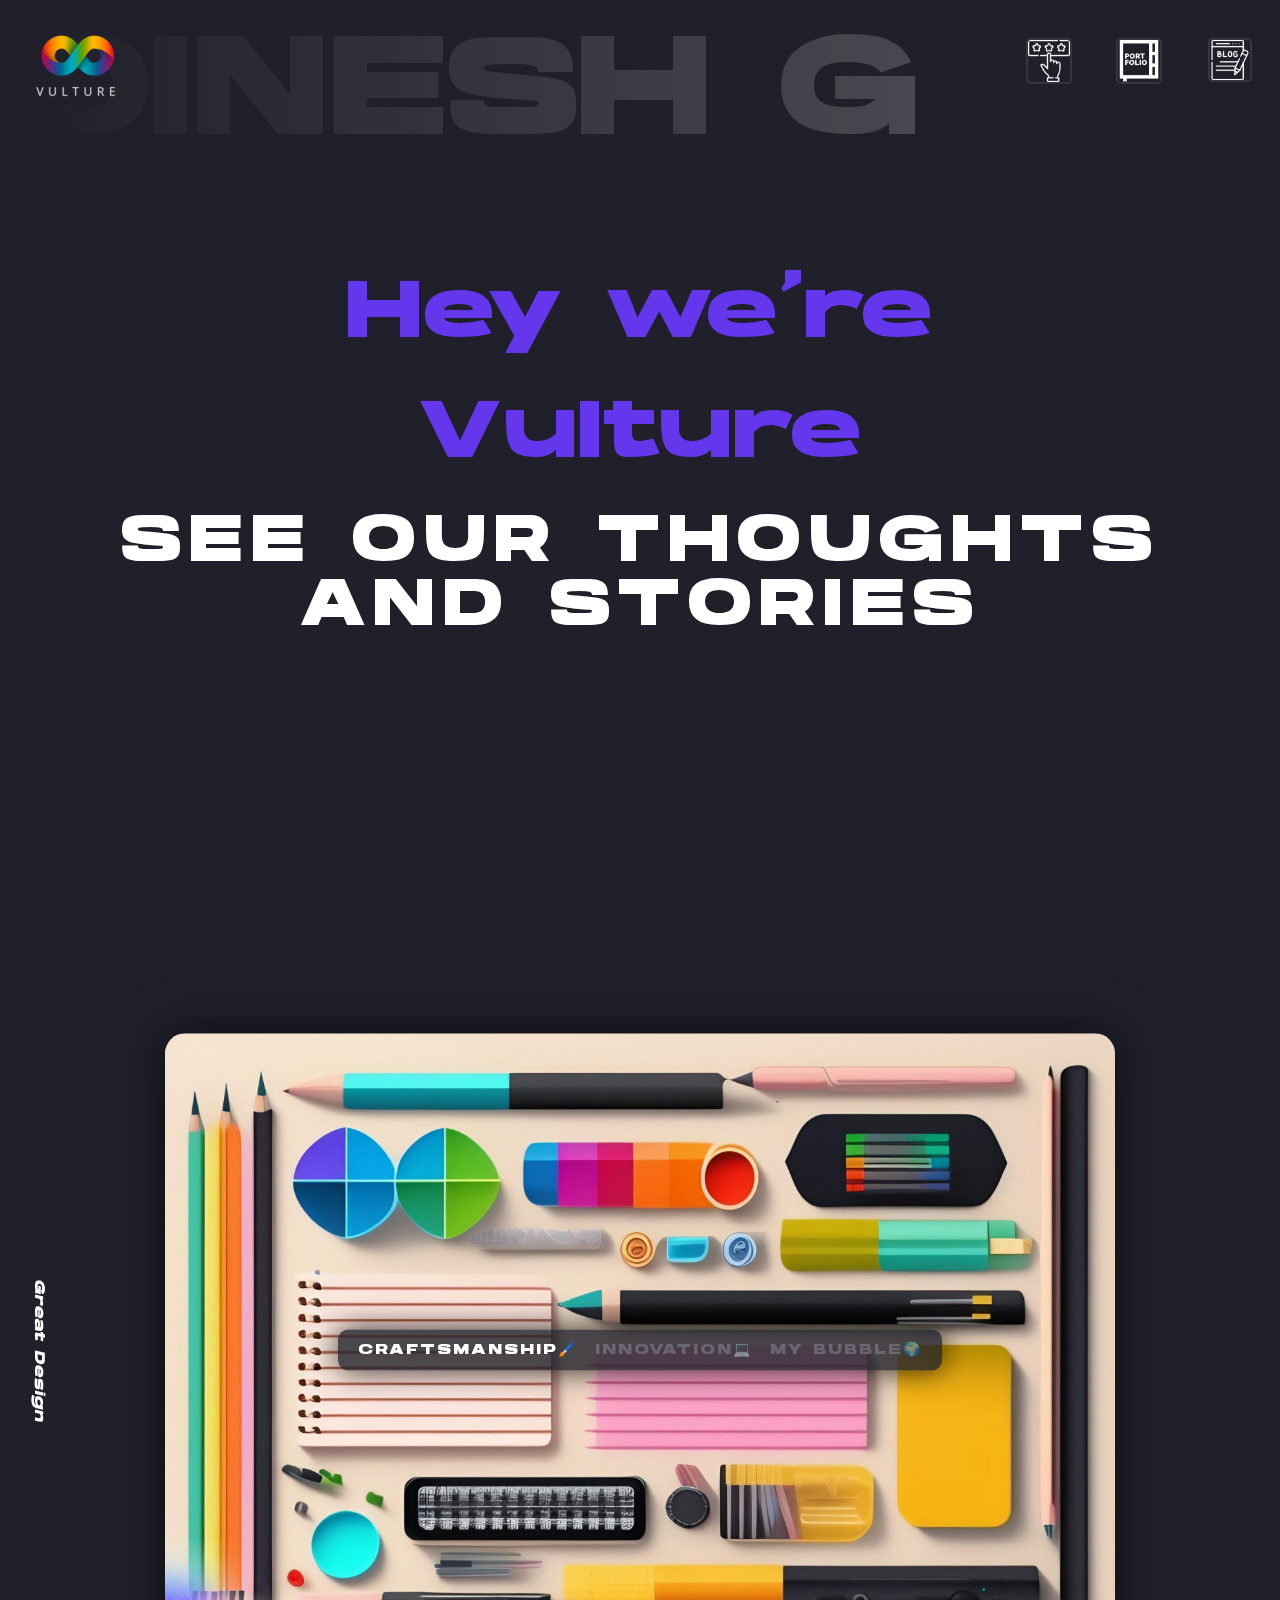
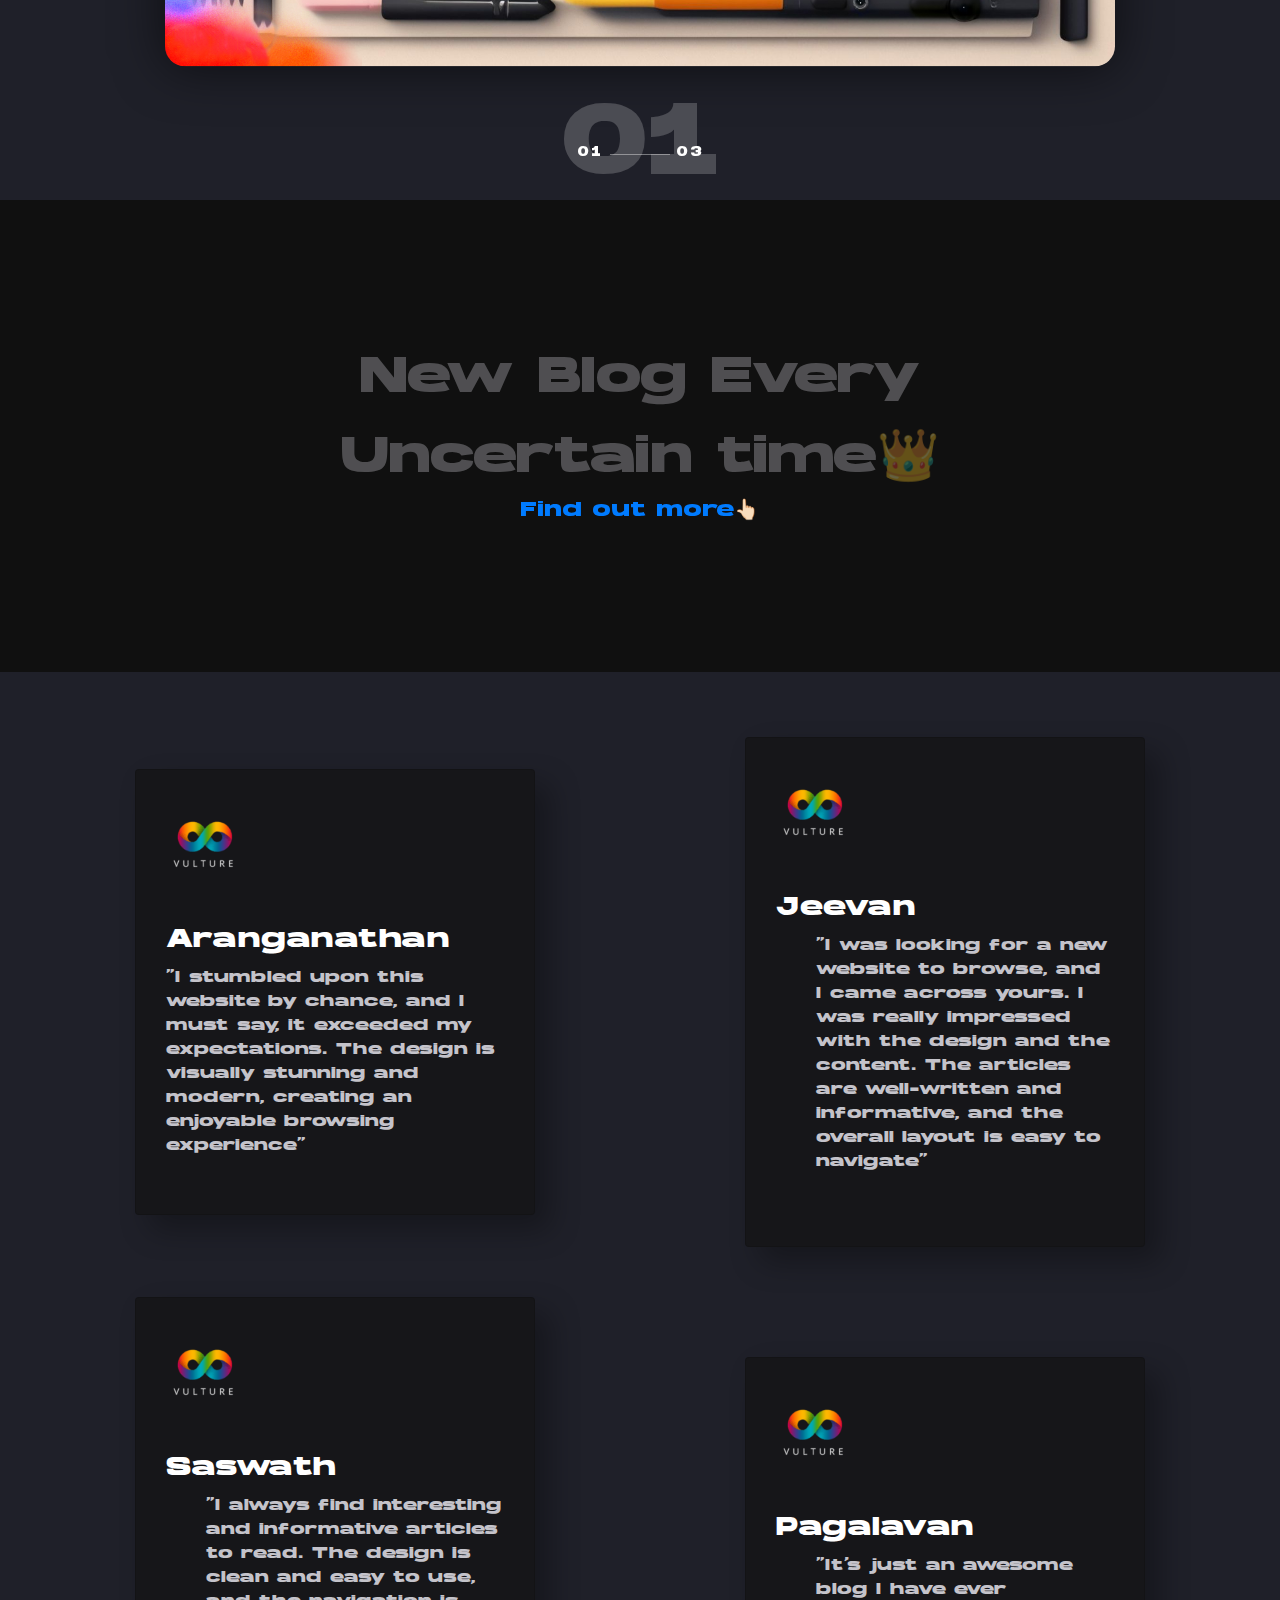
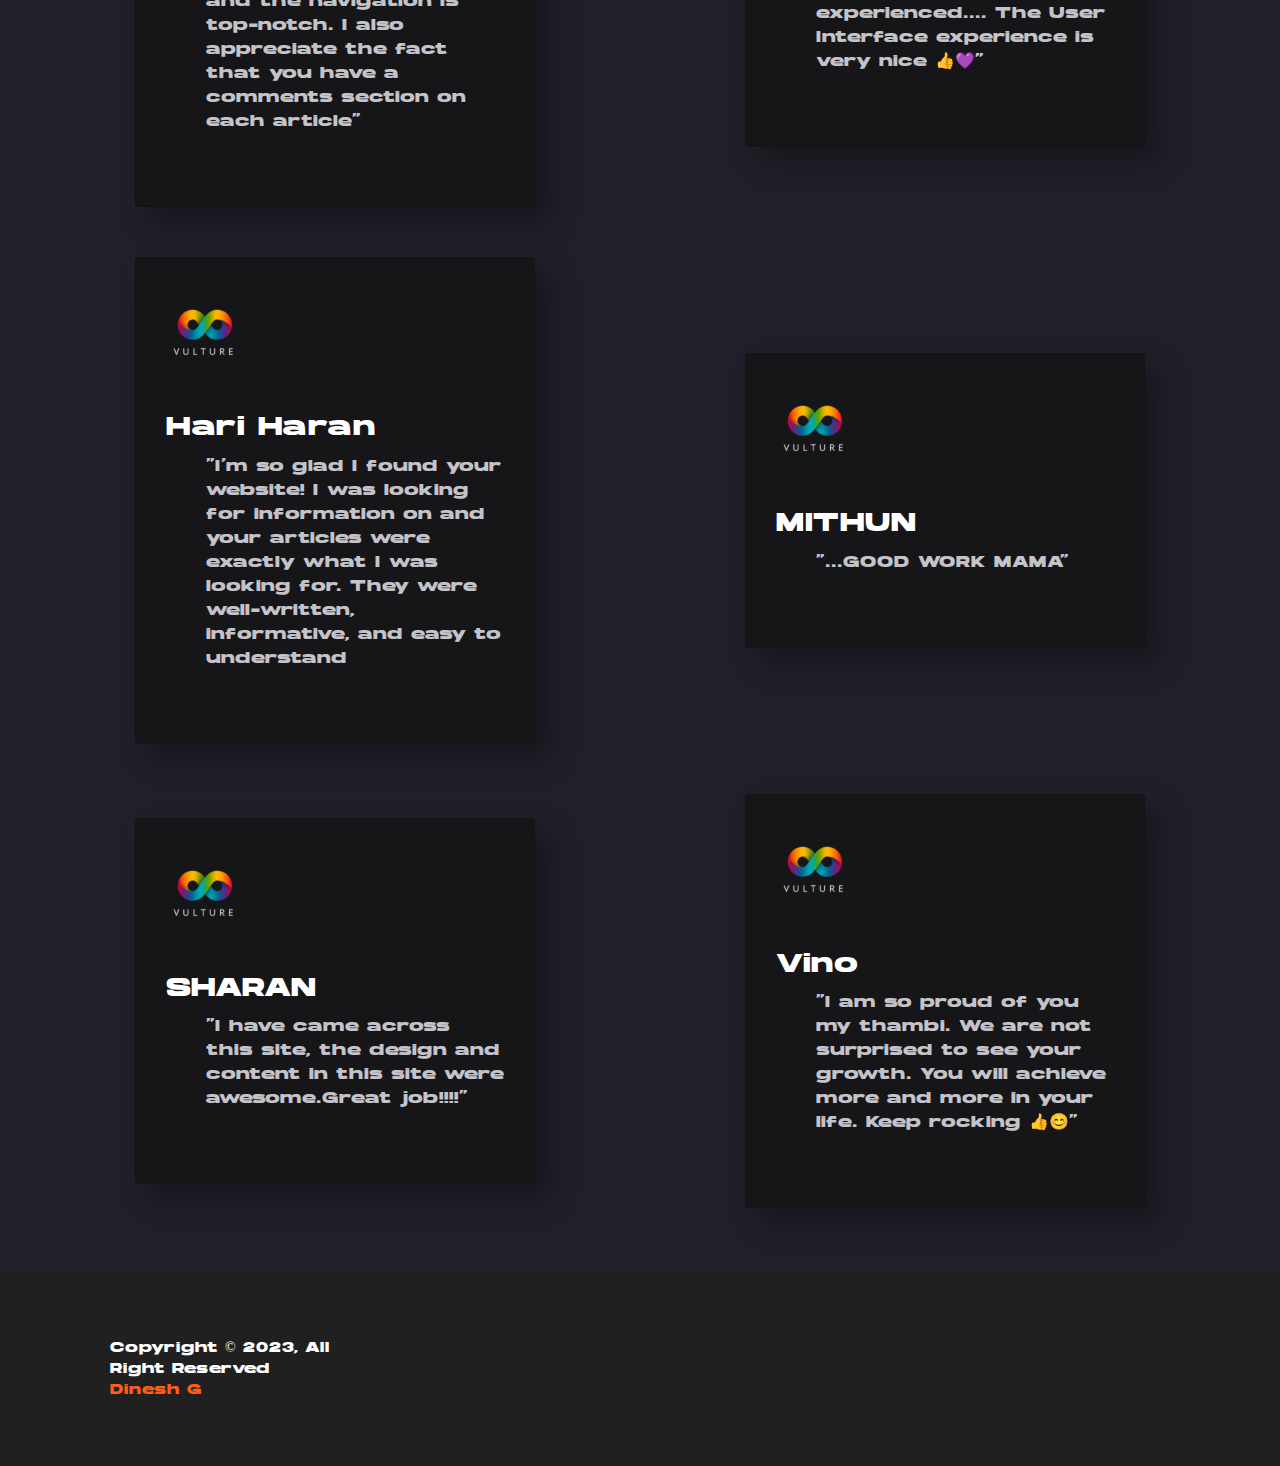
==== commit e67137d2: "V - Review" ====
--- a/index.html
+++ b/index.html
@@ -218,6 +218,15 @@
         <p>"I have came across this site, the design and content in this site were awesome.Great job!!!!"</p>
       </ul>
     </div>
+    <div class="card selected">
+      <div class="card__icon">
+        <img src="assert/31.png" alt="icon.png" />
+      </div>
+      <h6>Vino</h6>
+      <ul>
+        <p>"I am so proud of you my thambi. We are not surprised to see your growth. You will achieve more and more in your life. Keep rocking 👍😊"</p>
+      </ul>
+    </div>
 
   </div>
 </div>
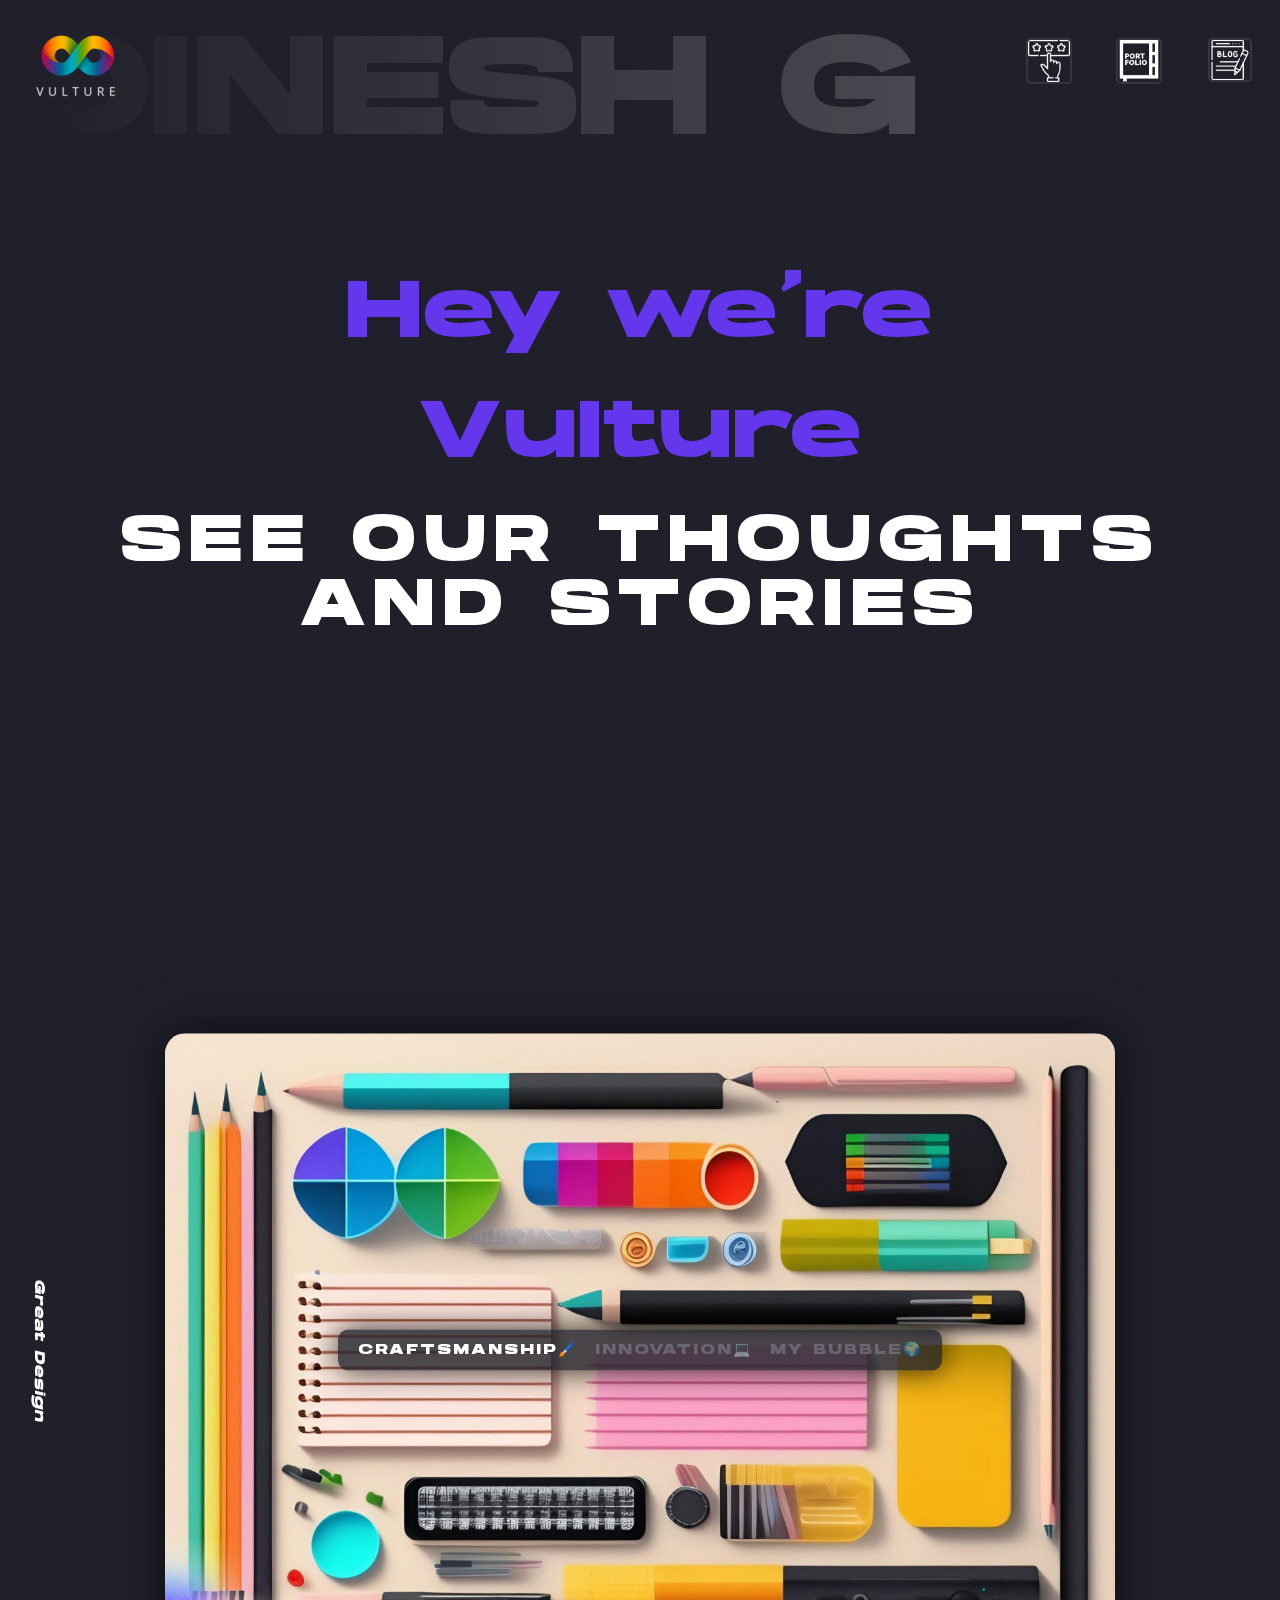
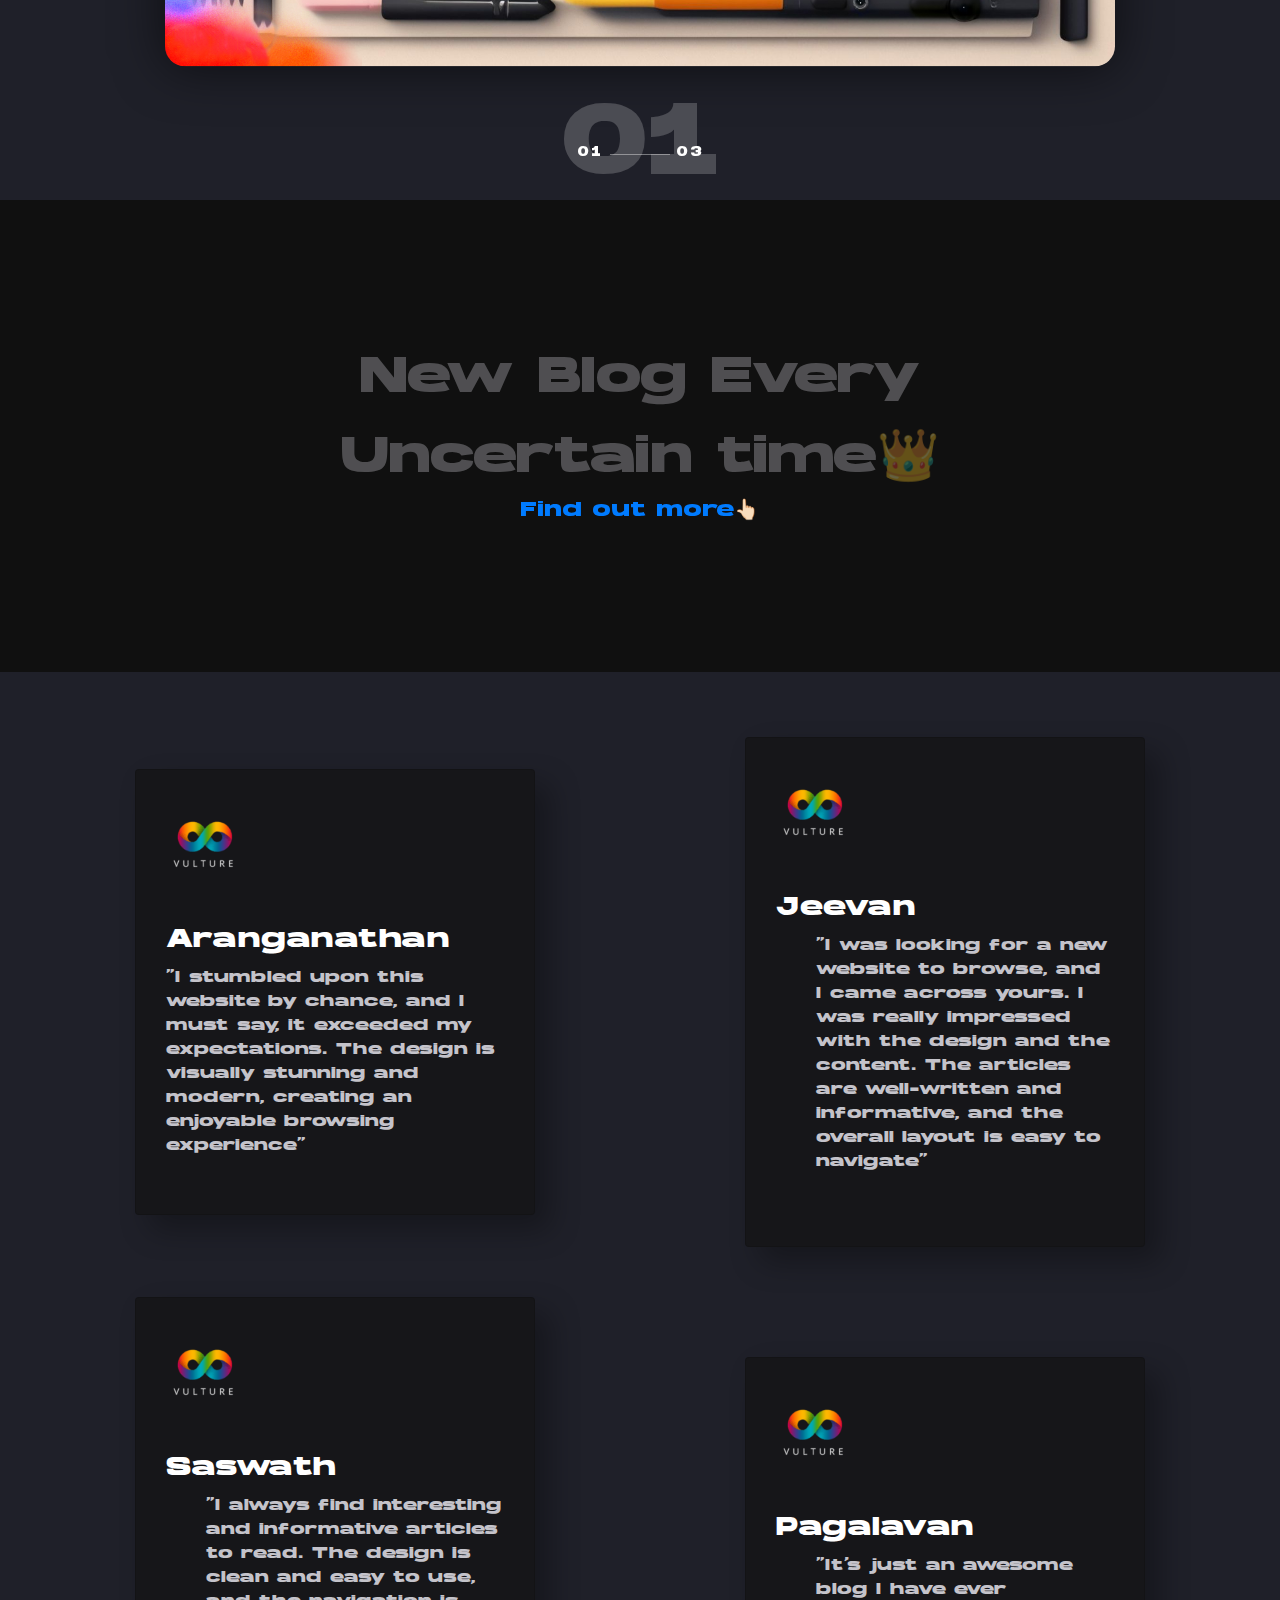
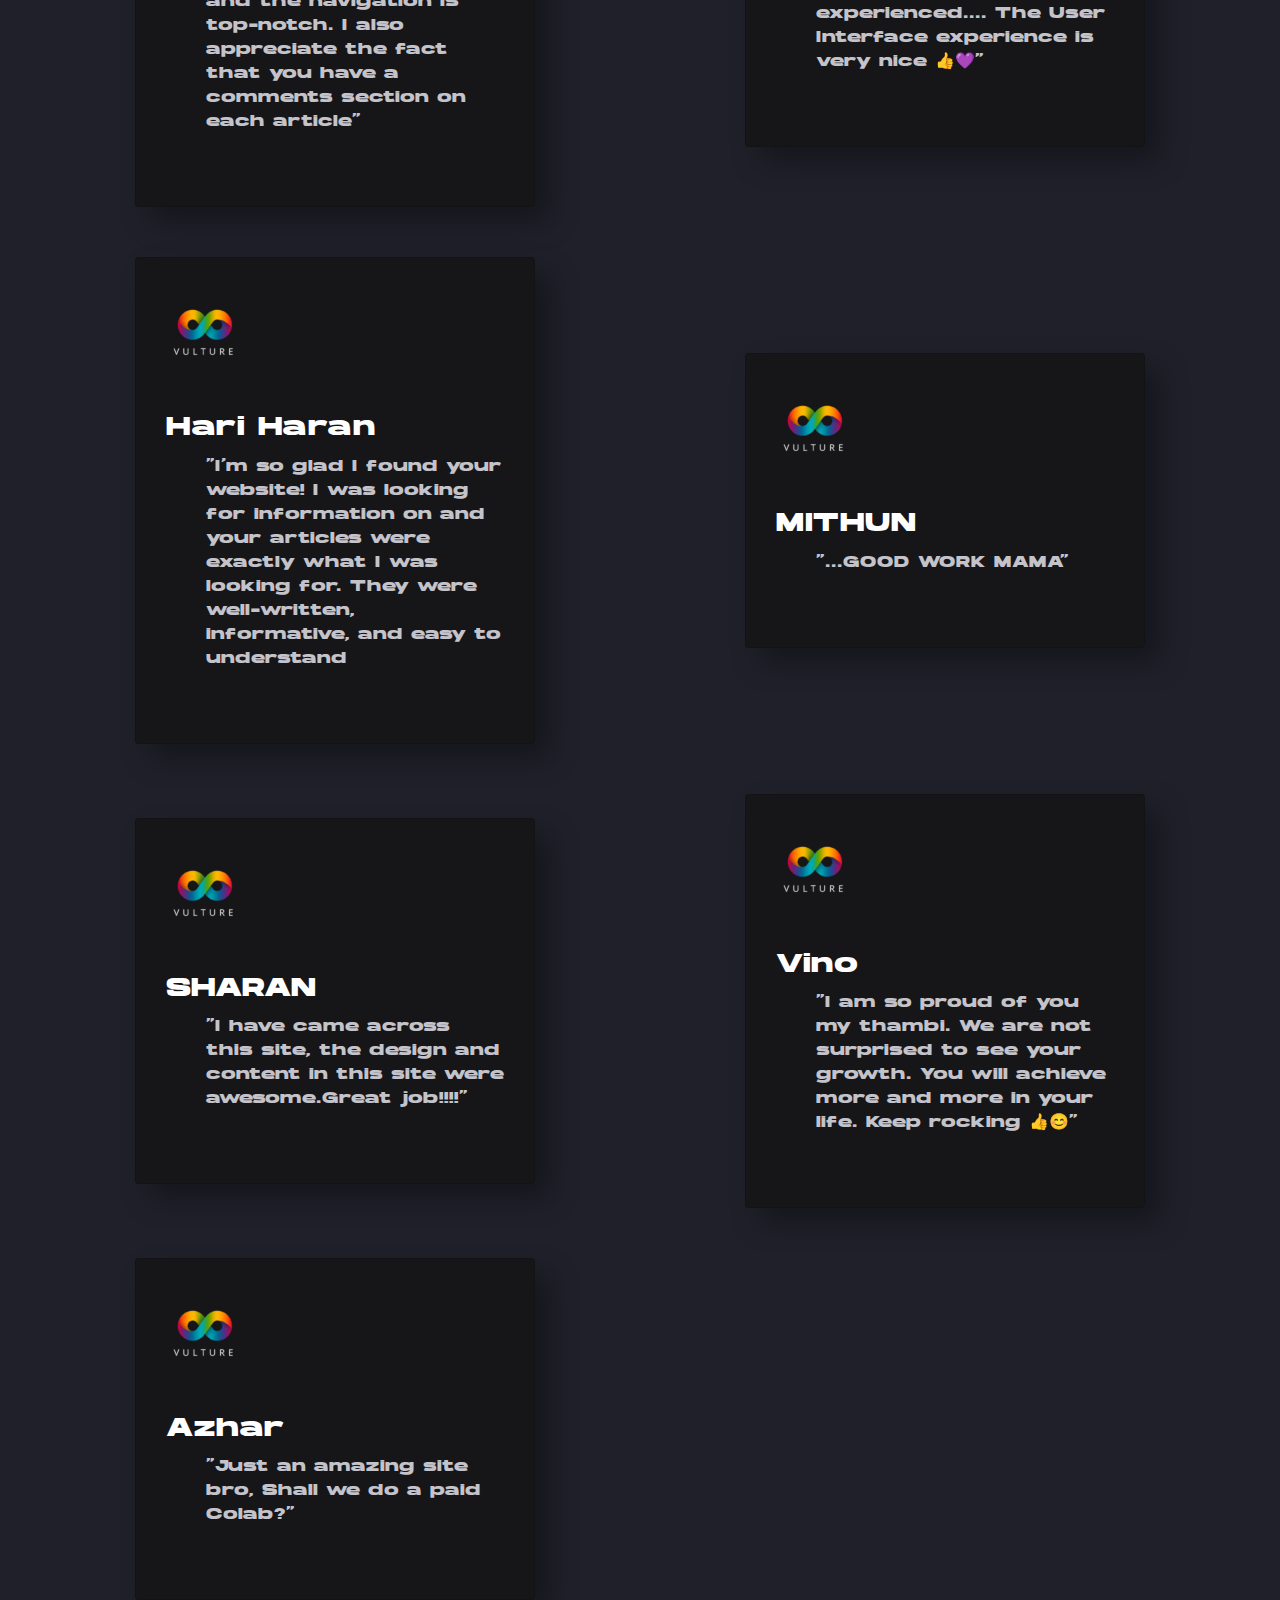
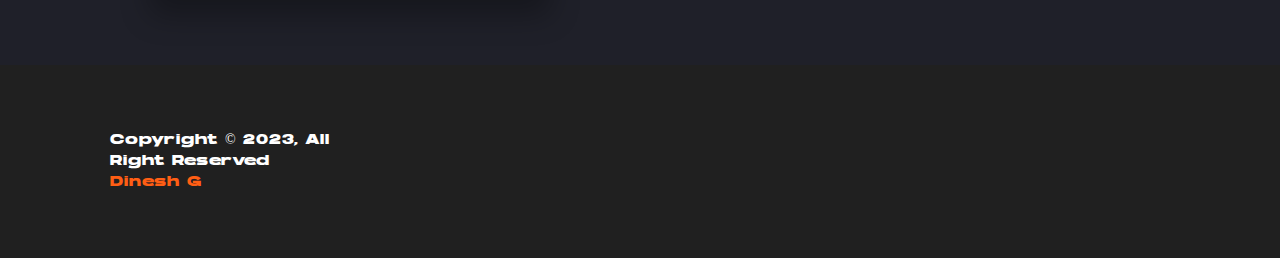
==== commit 4389ba36: "." ====
--- a/index.html
+++ b/index.html
@@ -227,6 +227,15 @@
         <p>"I am so proud of you my thambi. We are not surprised to see your growth. You will achieve more and more in your life. Keep rocking 👍😊"</p>
       </ul>
     </div>
+    <div class="card selected">
+      <div class="card__icon">
+        <img src="assert/31.png" alt="icon.png" />
+      </div>
+      <h6>Azhar</h6>
+      <ul>
+        <p>"Just an amazing site bro, Shall we do a paid Colab?"</p>
+      </ul>
+    </div>
 
   </div>
 </div>
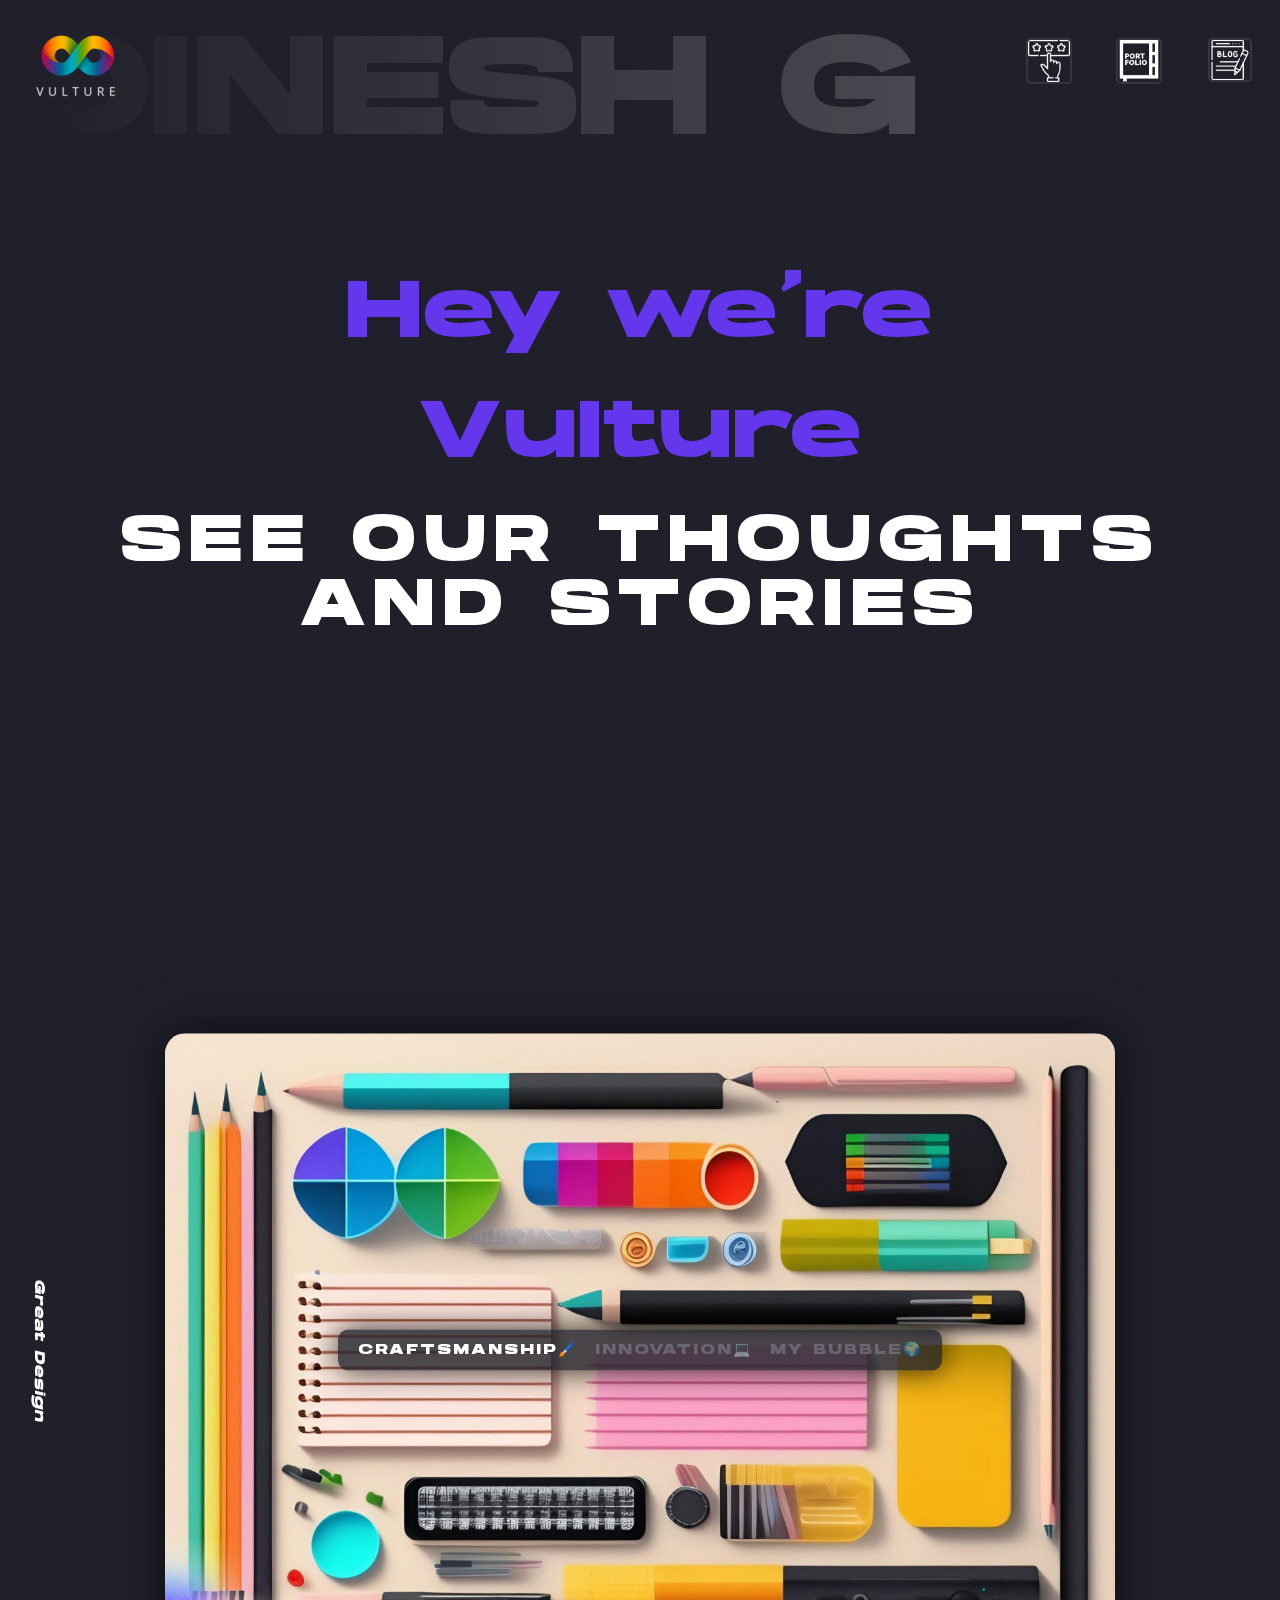
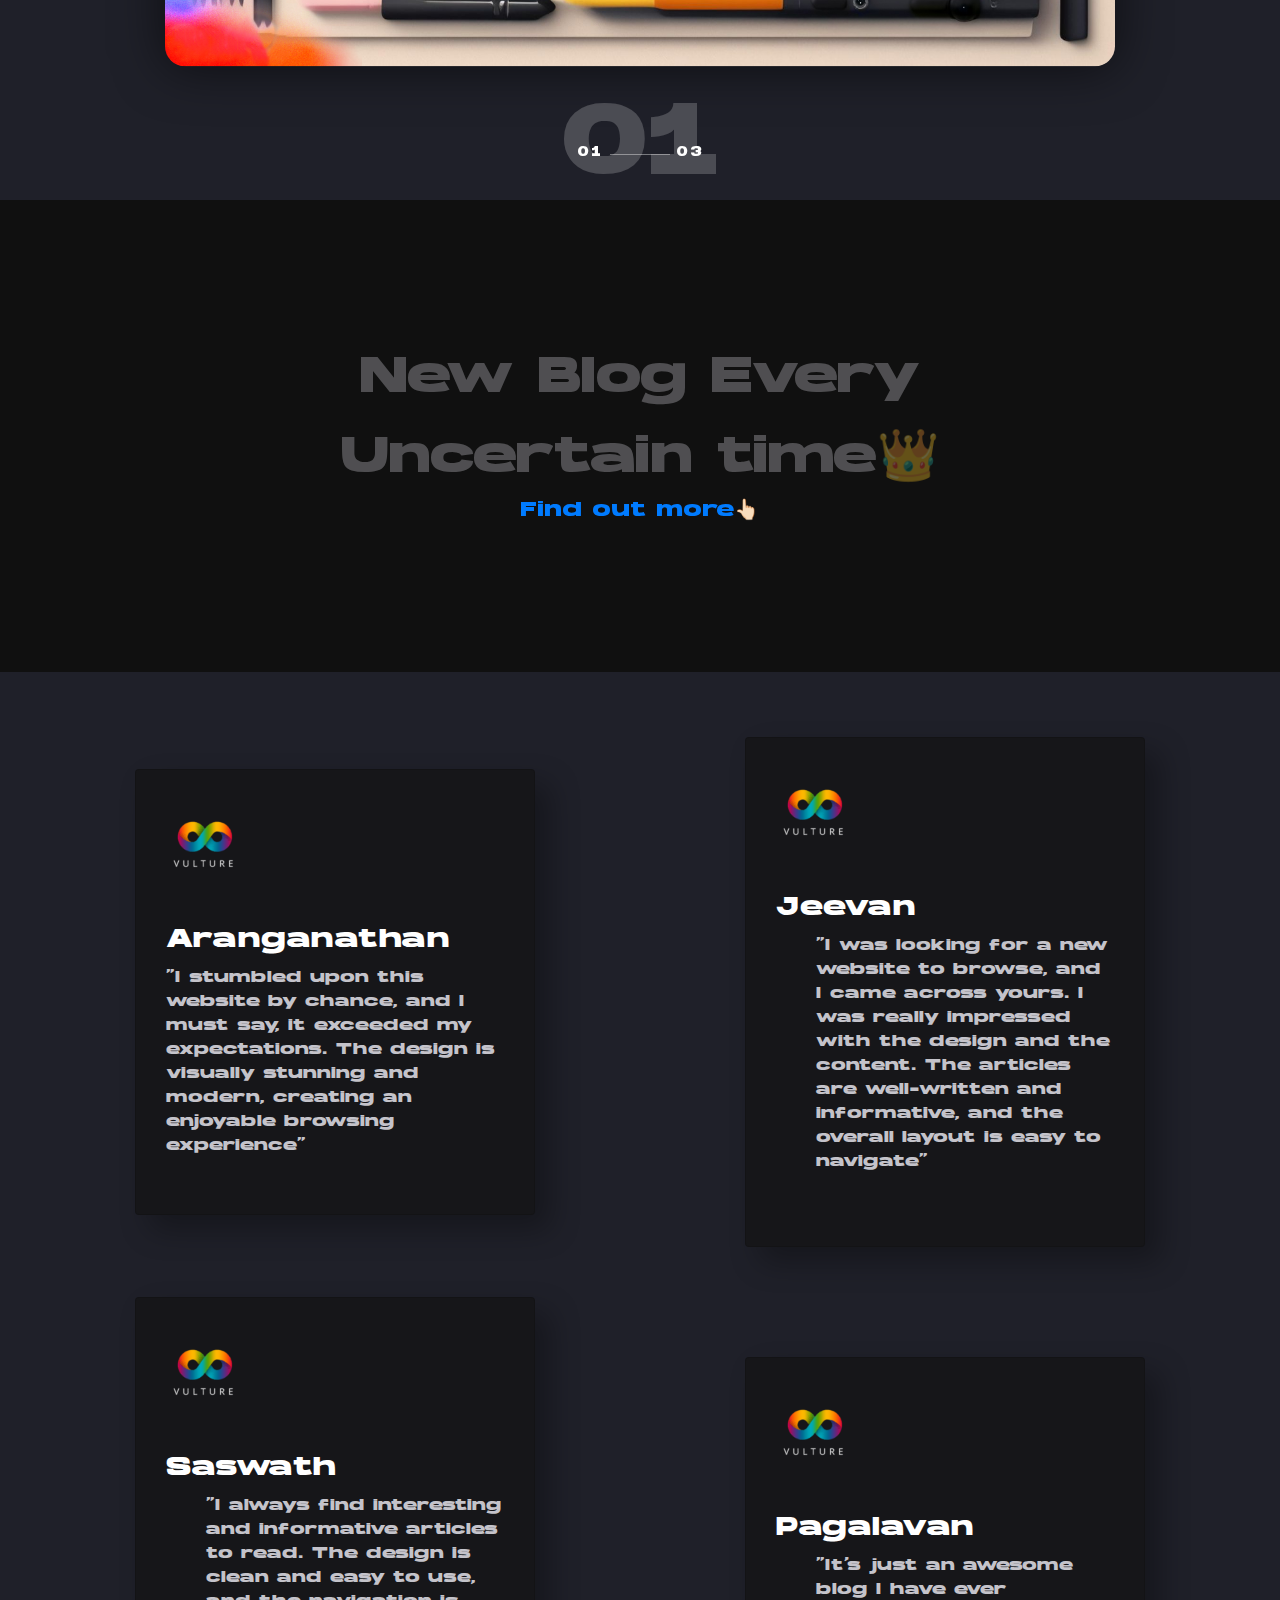
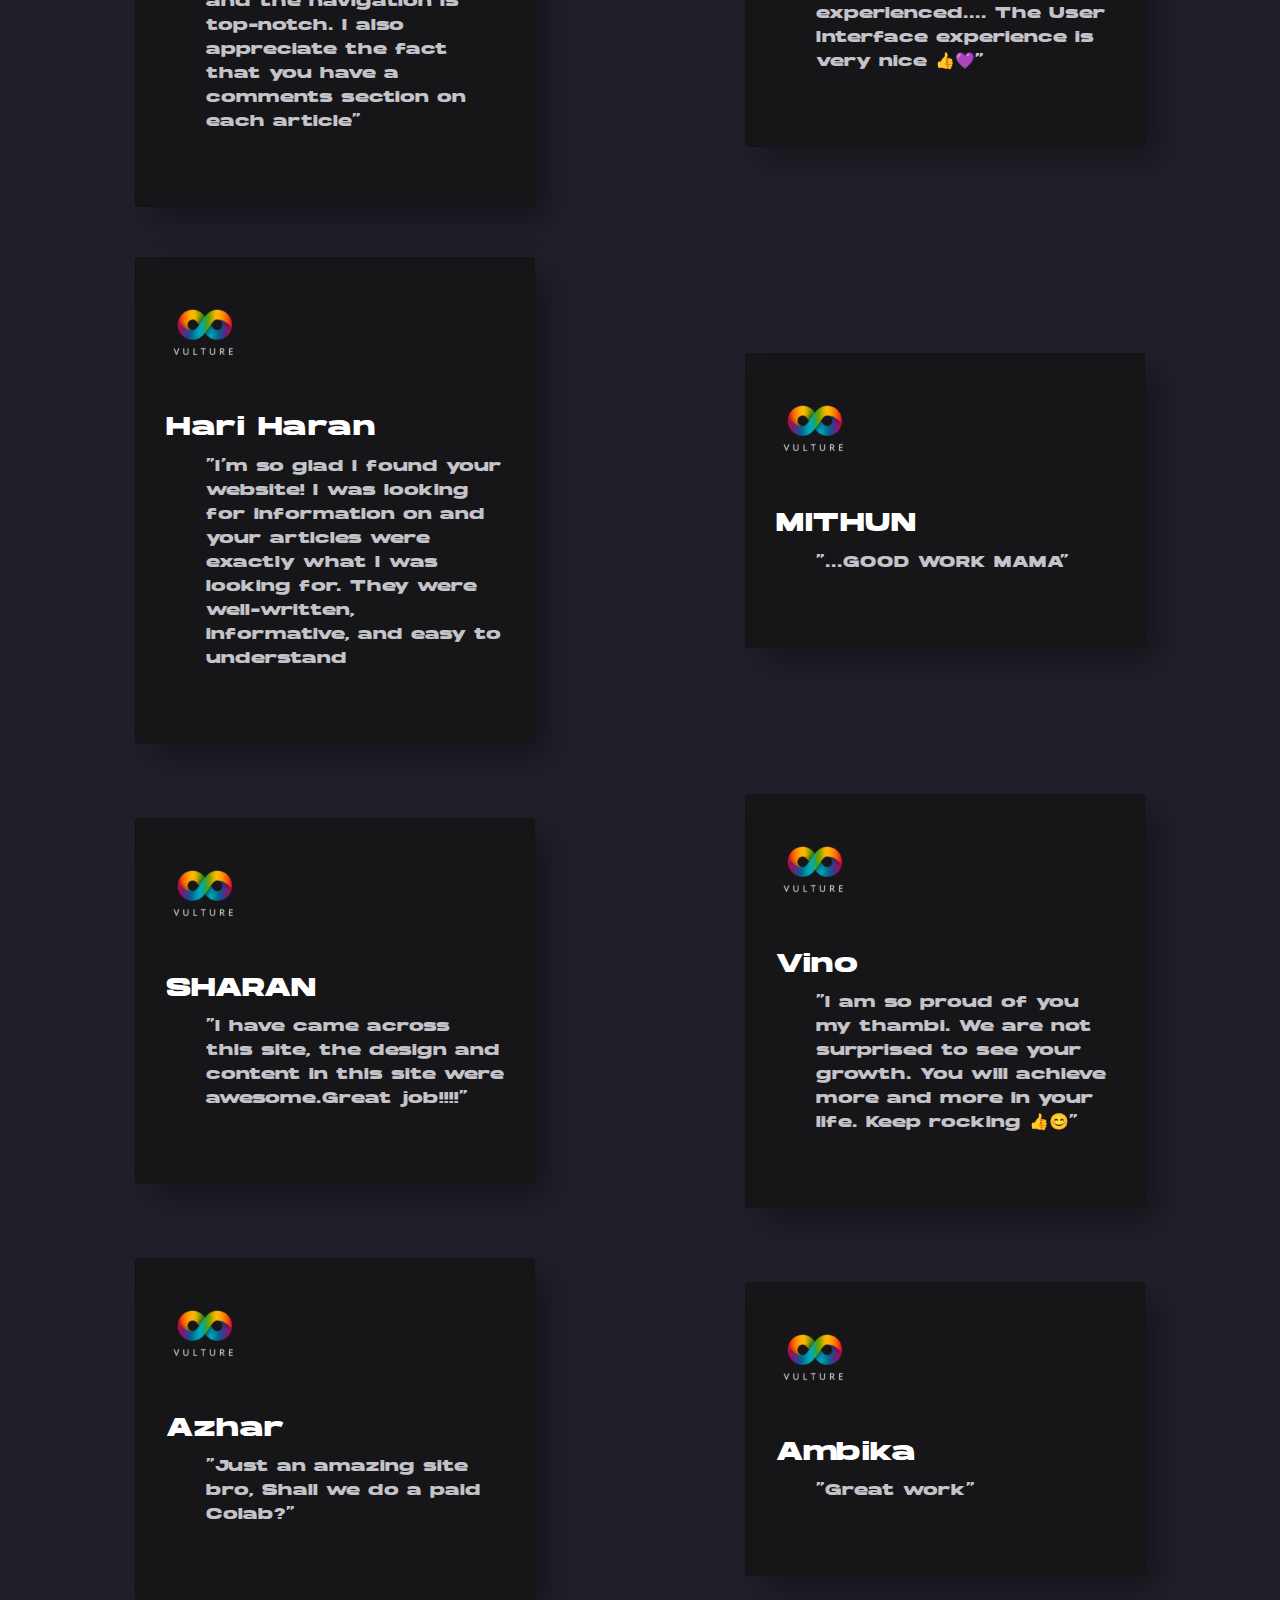
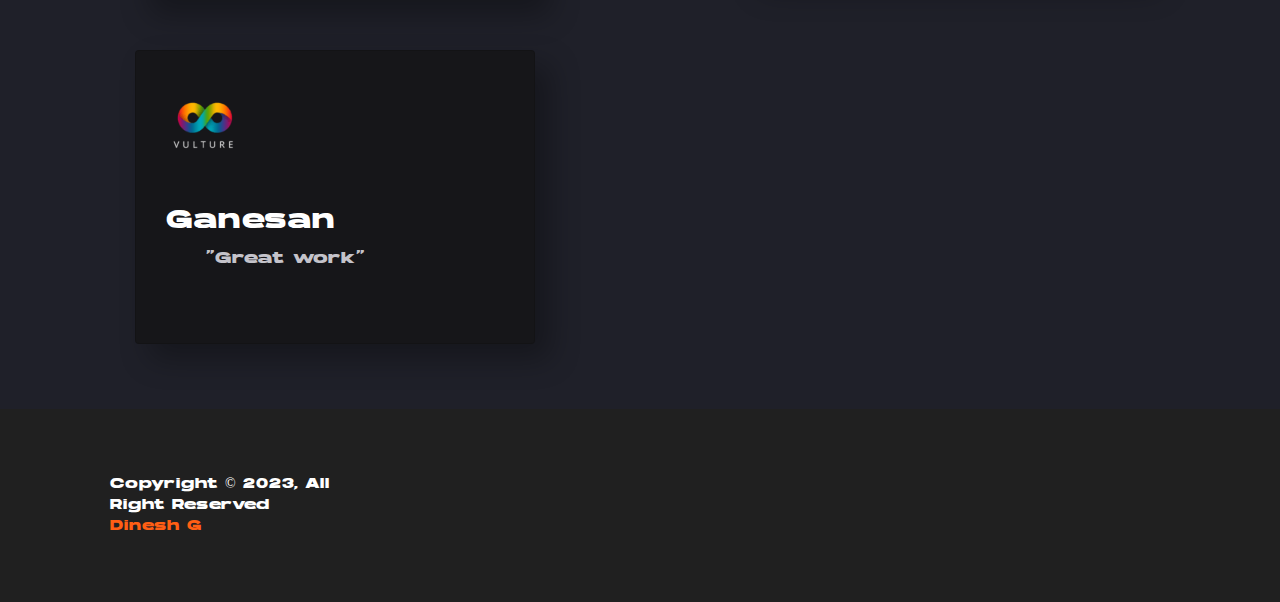
==== commit 8e02ad7a: "." ====
--- a/index.html
+++ b/index.html
@@ -237,6 +237,26 @@
       </ul>
     </div>
 
+ <div class="card selected">
+      <div class="card__icon">
+        <img src="assert/31.png" alt="icon.png" />
+      </div>
+      <h6>Ambika</h6>
+      <ul>
+        <p>"Great work"</p>
+      </ul>
+    </div>
+
+     <div class="card selected">
+      <div class="card__icon">
+        <img src="assert/31.png" alt="icon.png" />
+      </div>
+      <h6>Ganesan</h6>
+      <ul>
+        <p>"Great work"</p>
+      </ul>
+    </div>
+
   </div>
 </div>
 
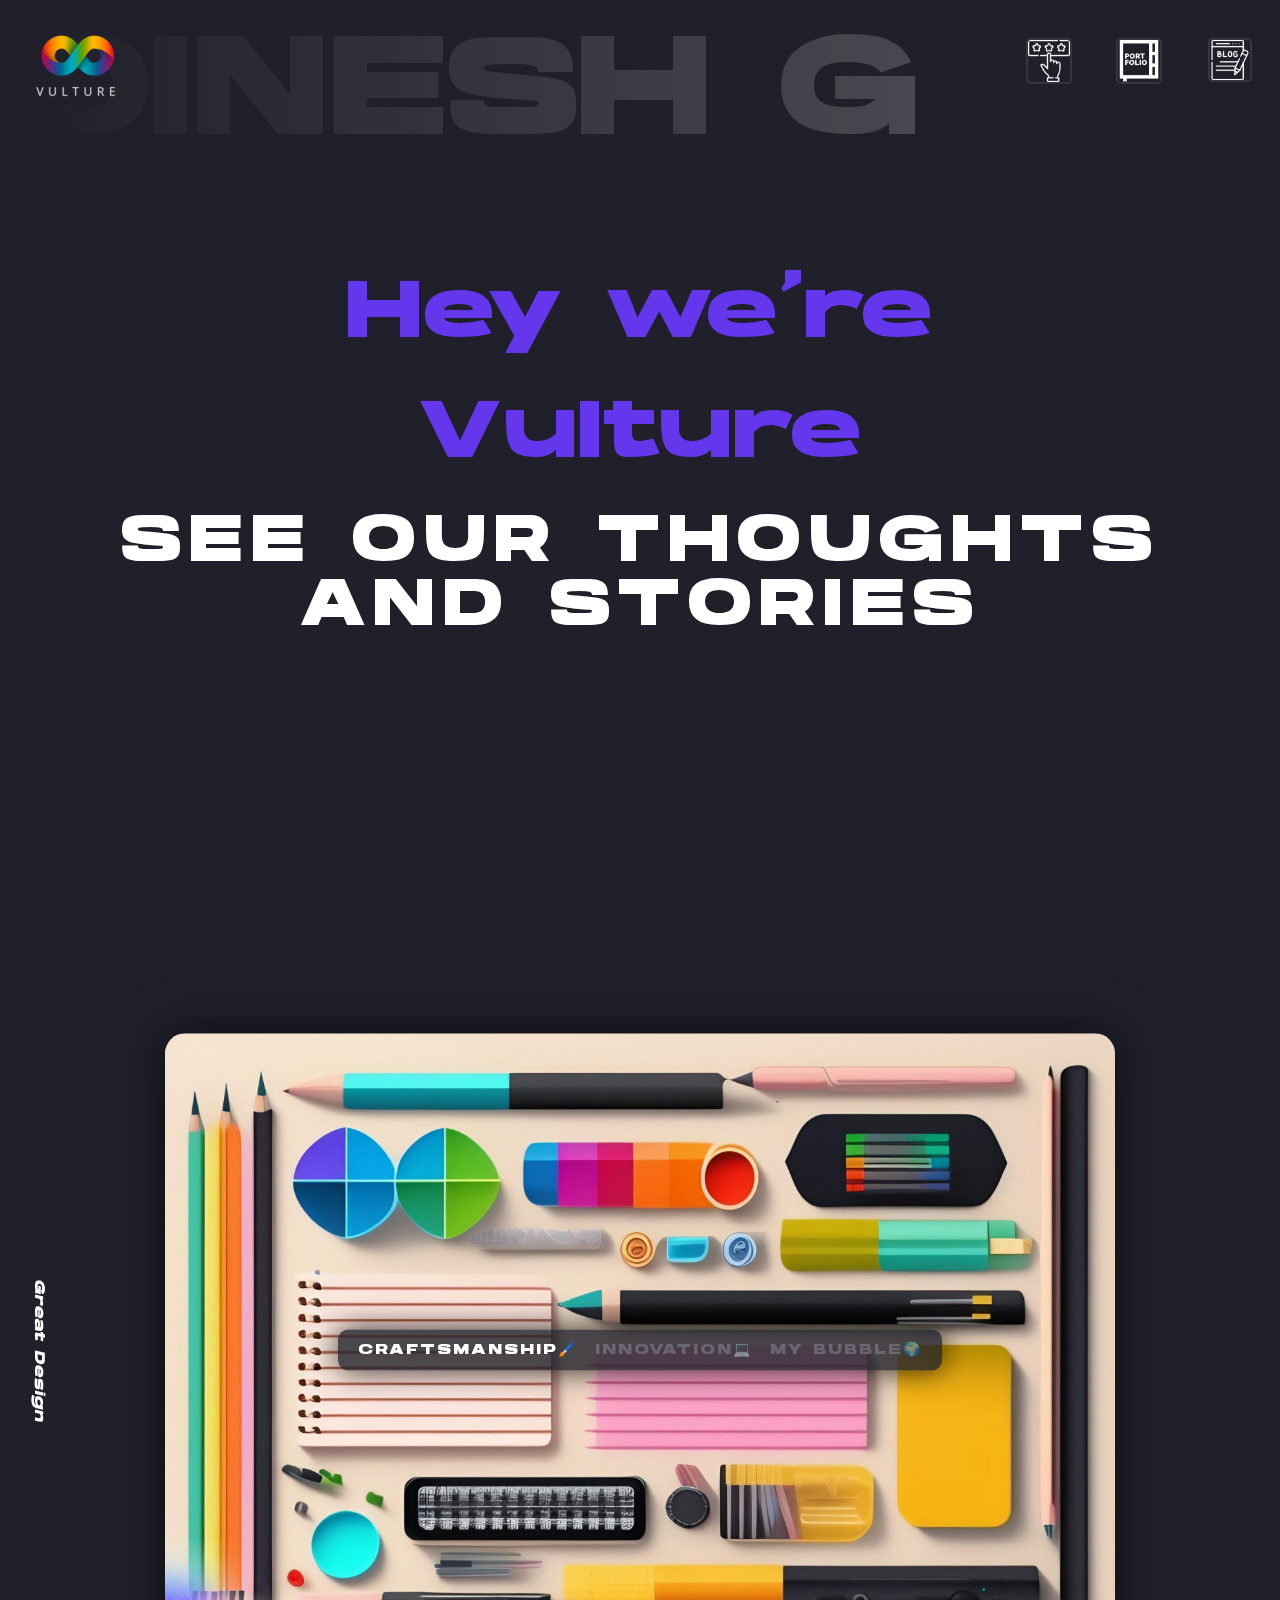
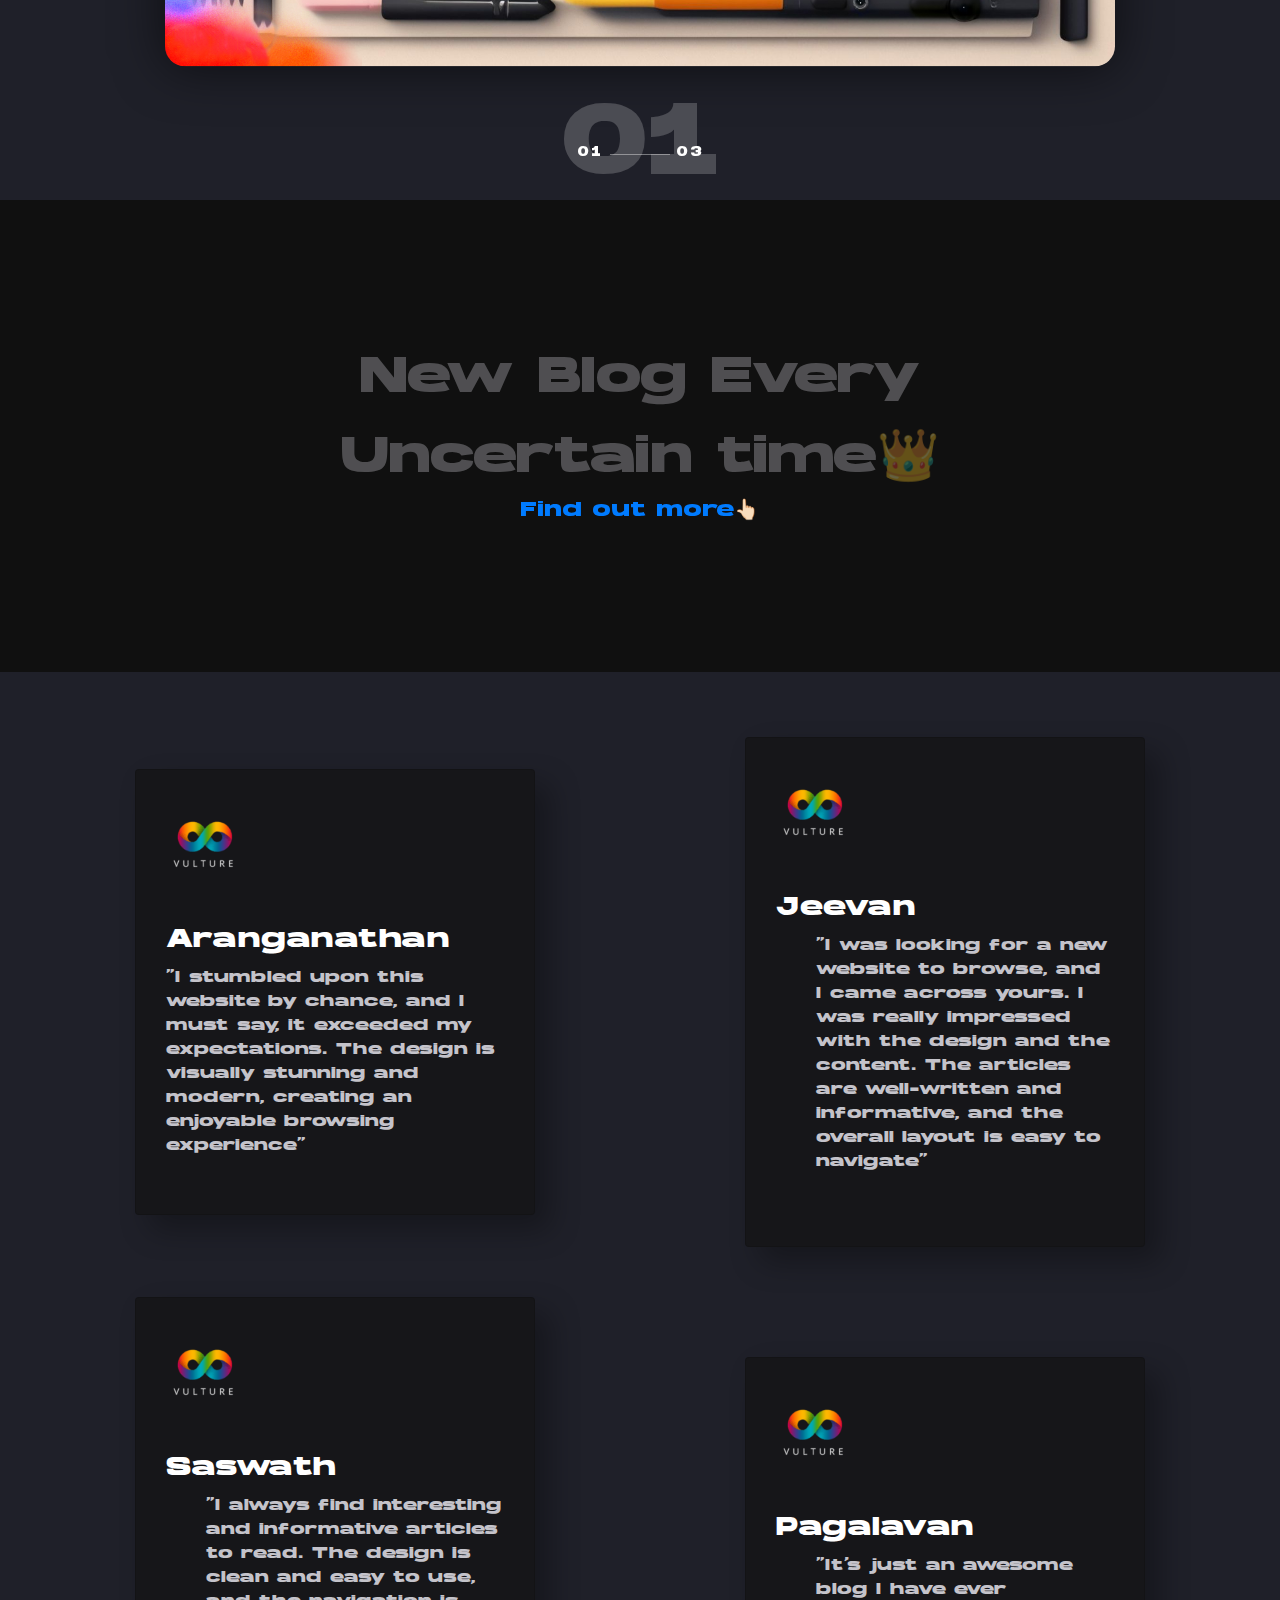
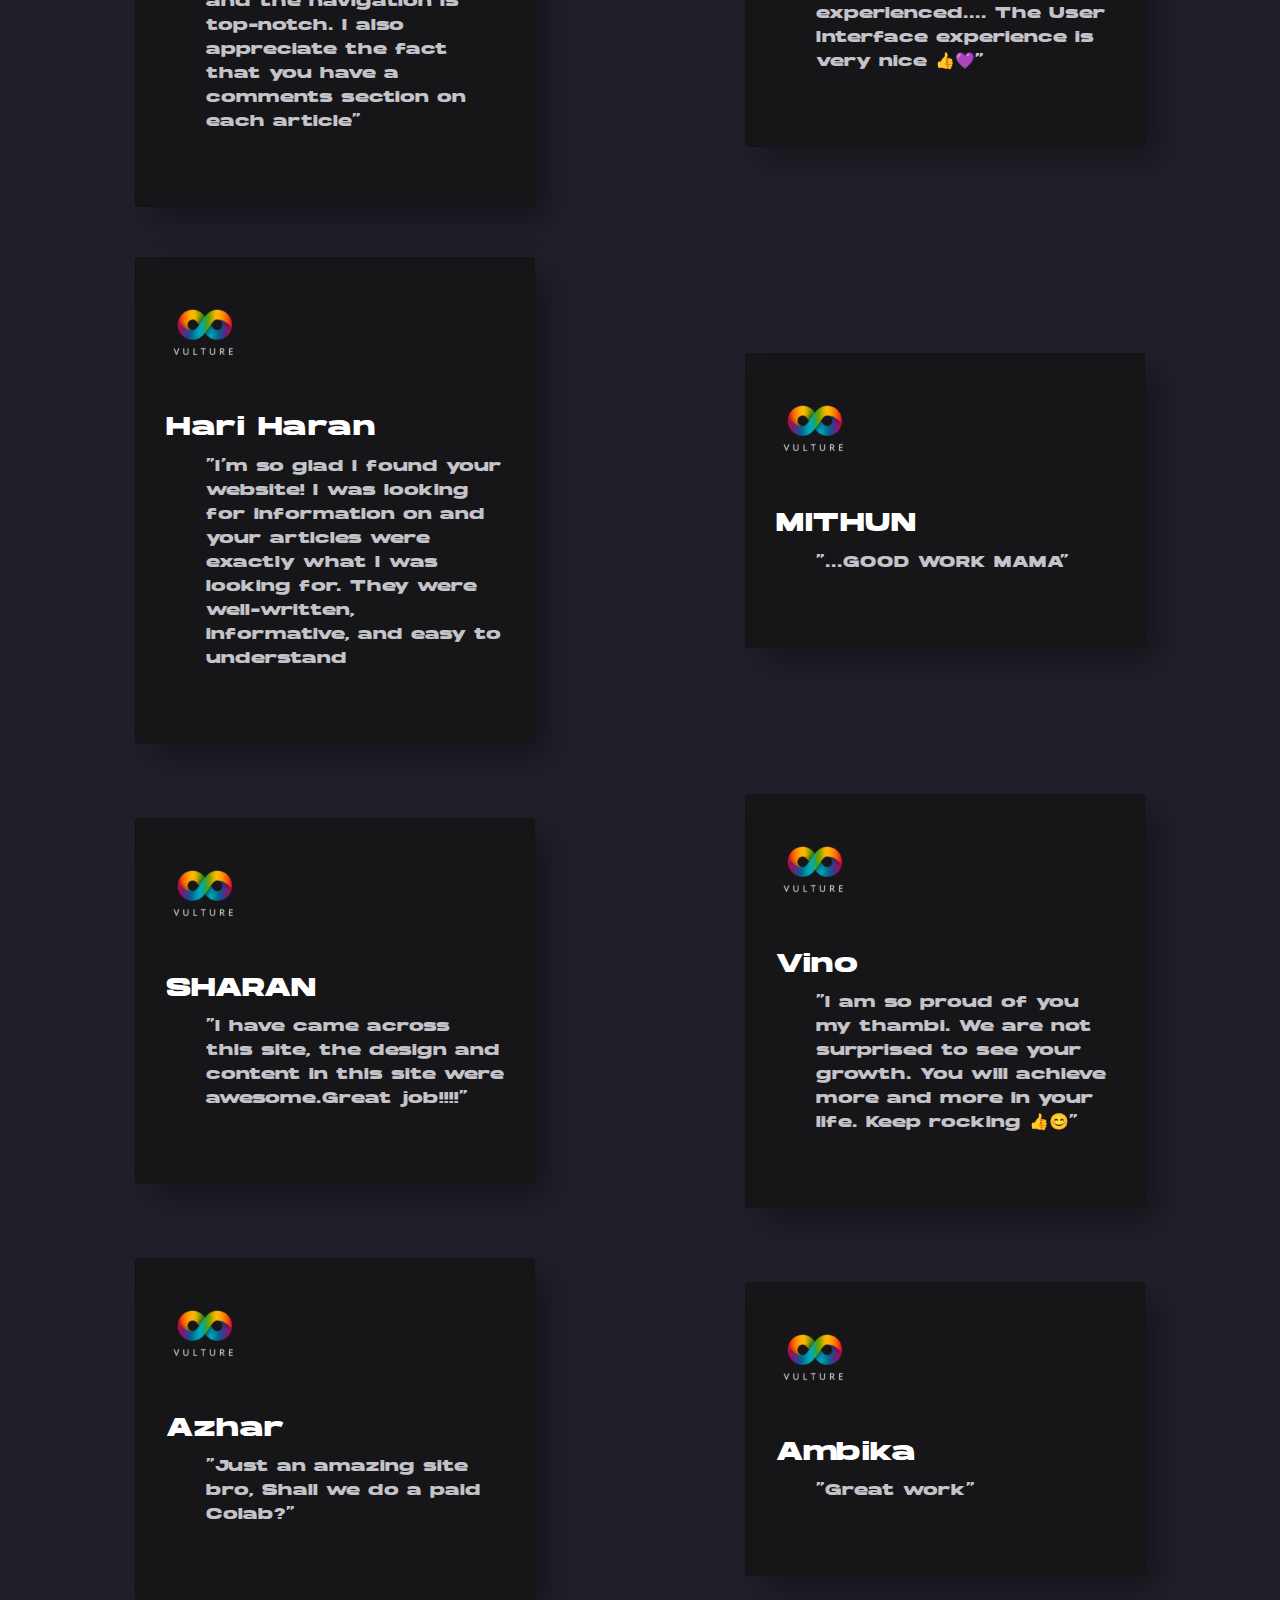
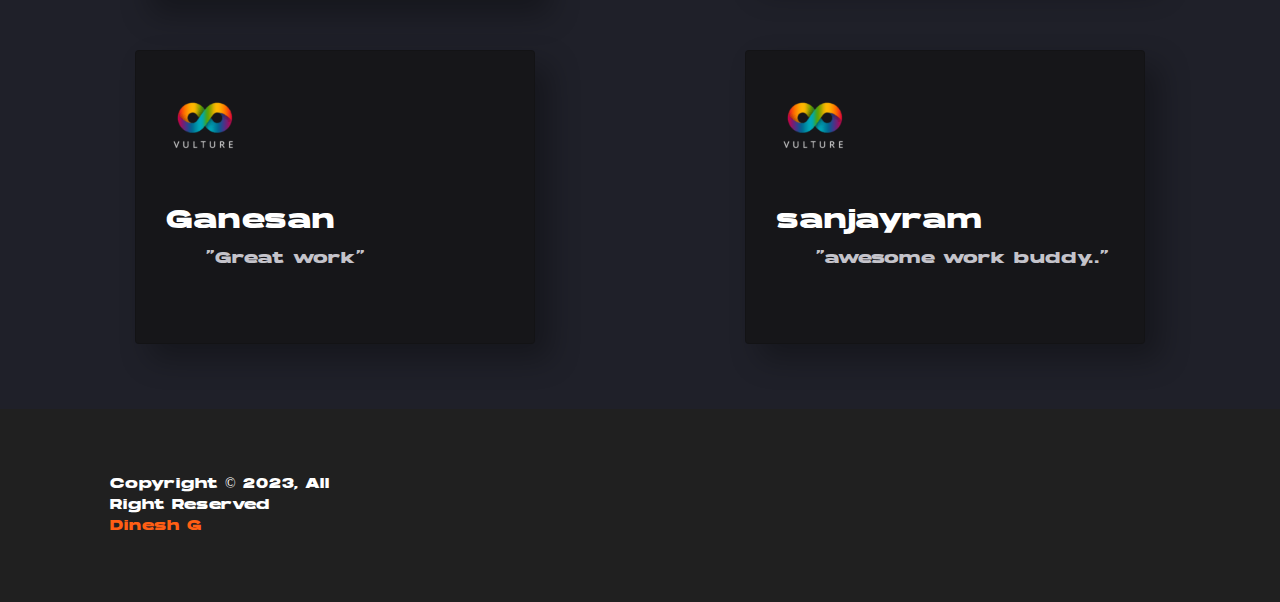
==== commit 11510960: "_v Updated reviews" ====
--- a/index.html
+++ b/index.html
@@ -256,6 +256,16 @@
         <p>"Great work"</p>
       </ul>
     </div>
+    <div class="card selected">
+      <div class="card__icon">
+        <img src="assert/31.png" alt="icon.png" />
+      </div>
+      <h6>sanjayram</h6>
+      <ul>
+        <p>"awesome work buddy.."</p>
+      </ul>
+    </div>
+    
 
   </div>
 </div>
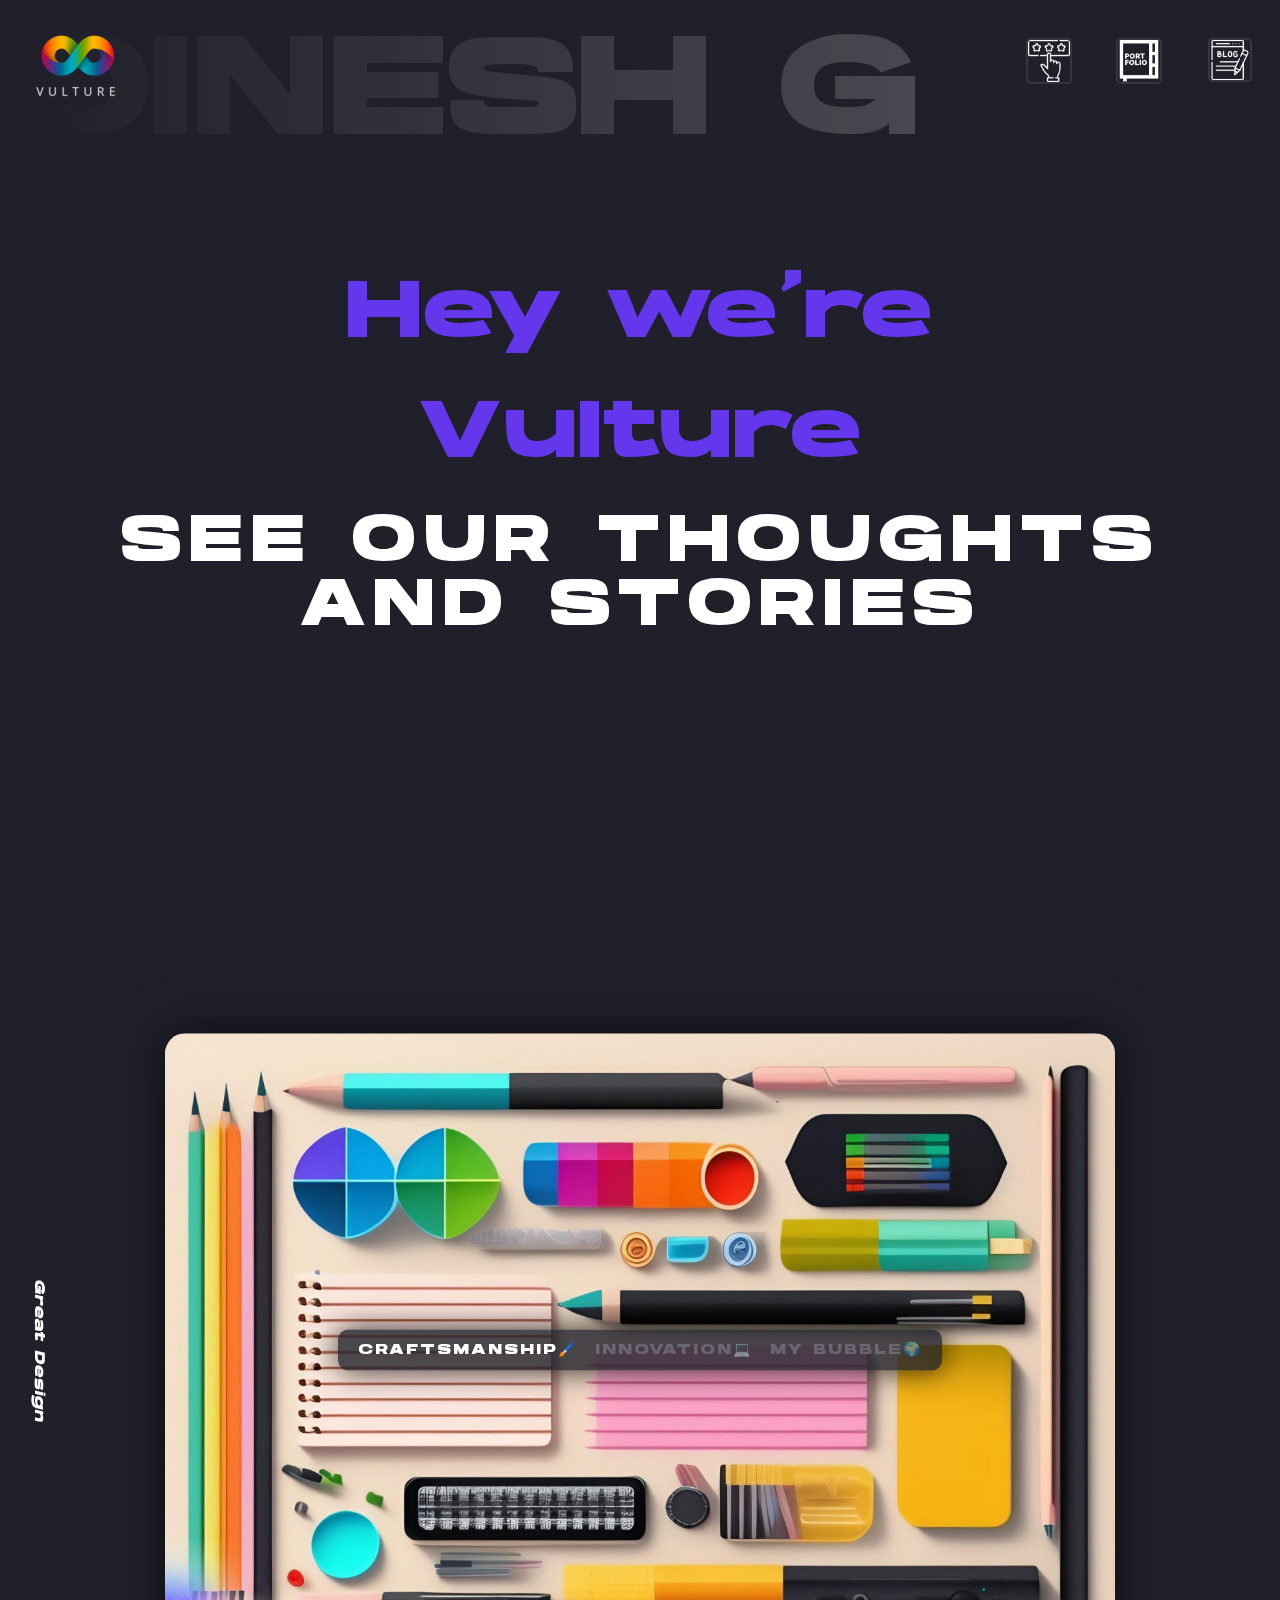
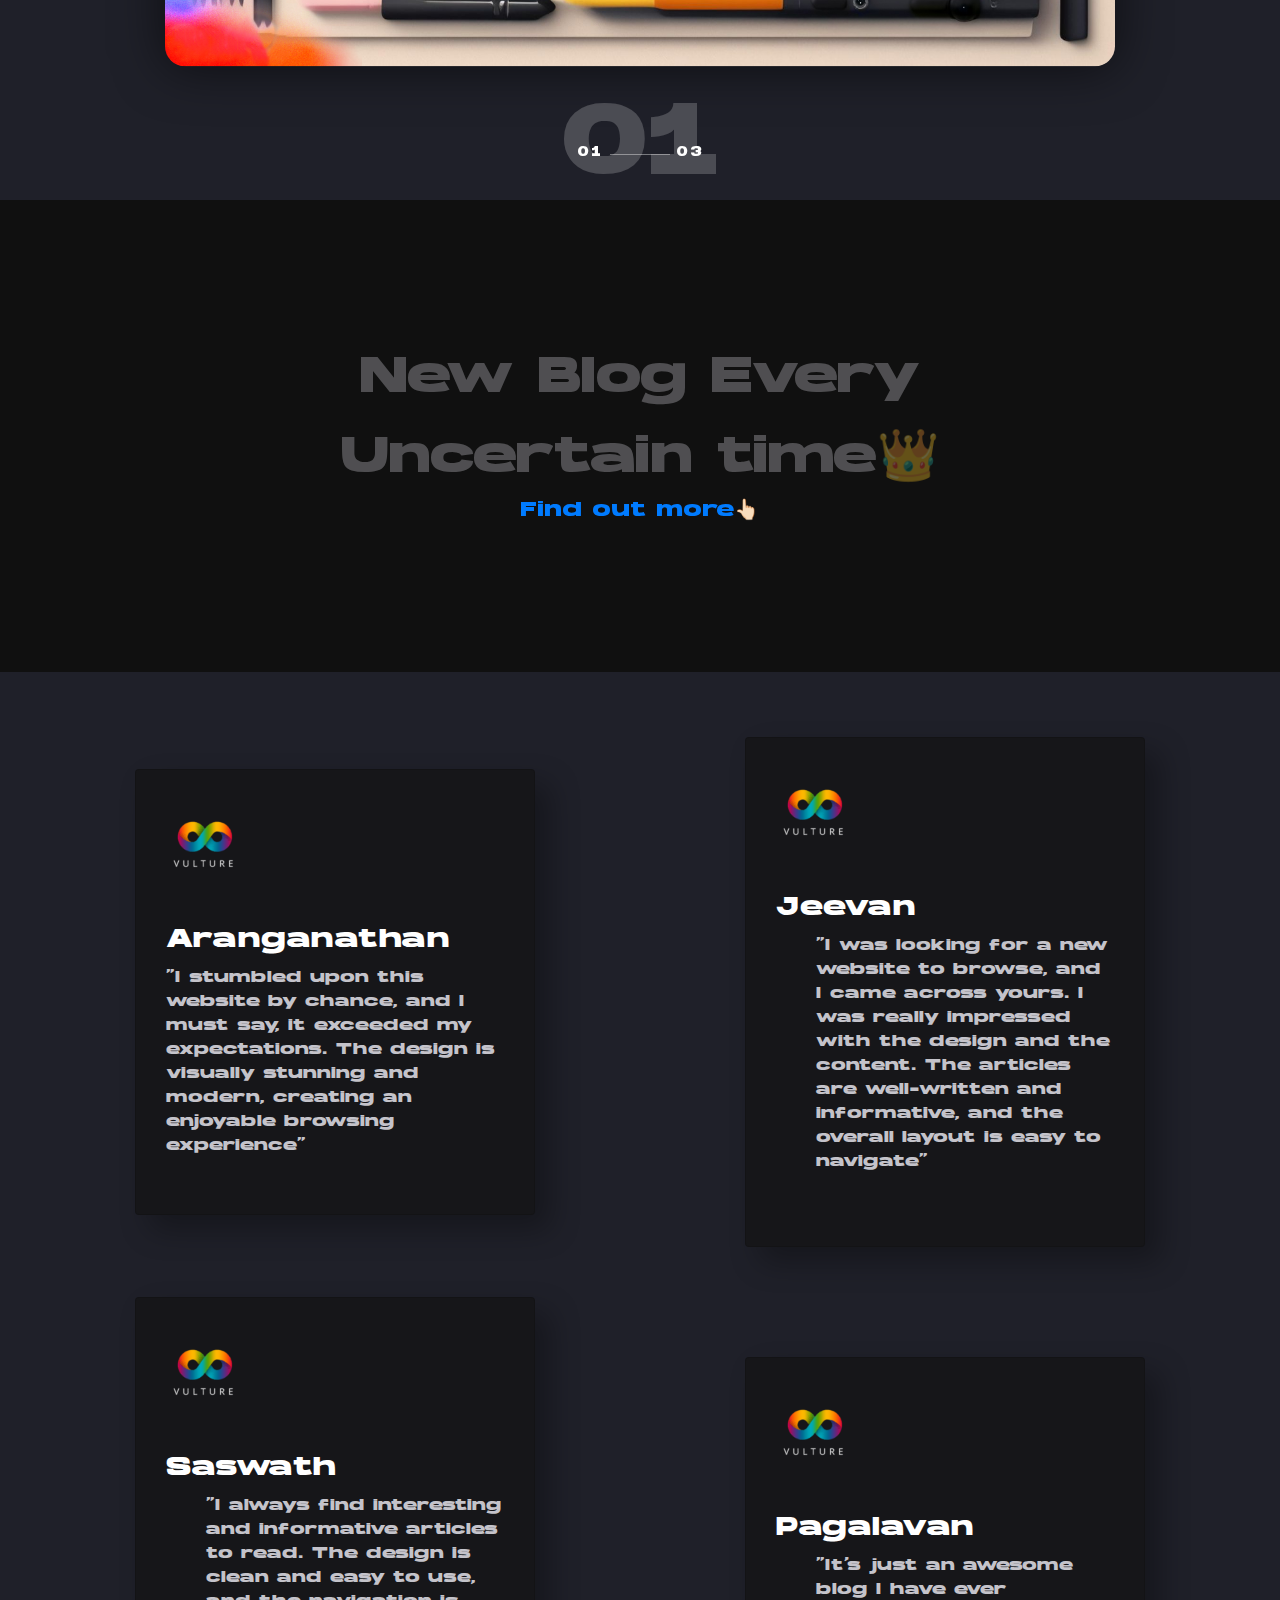
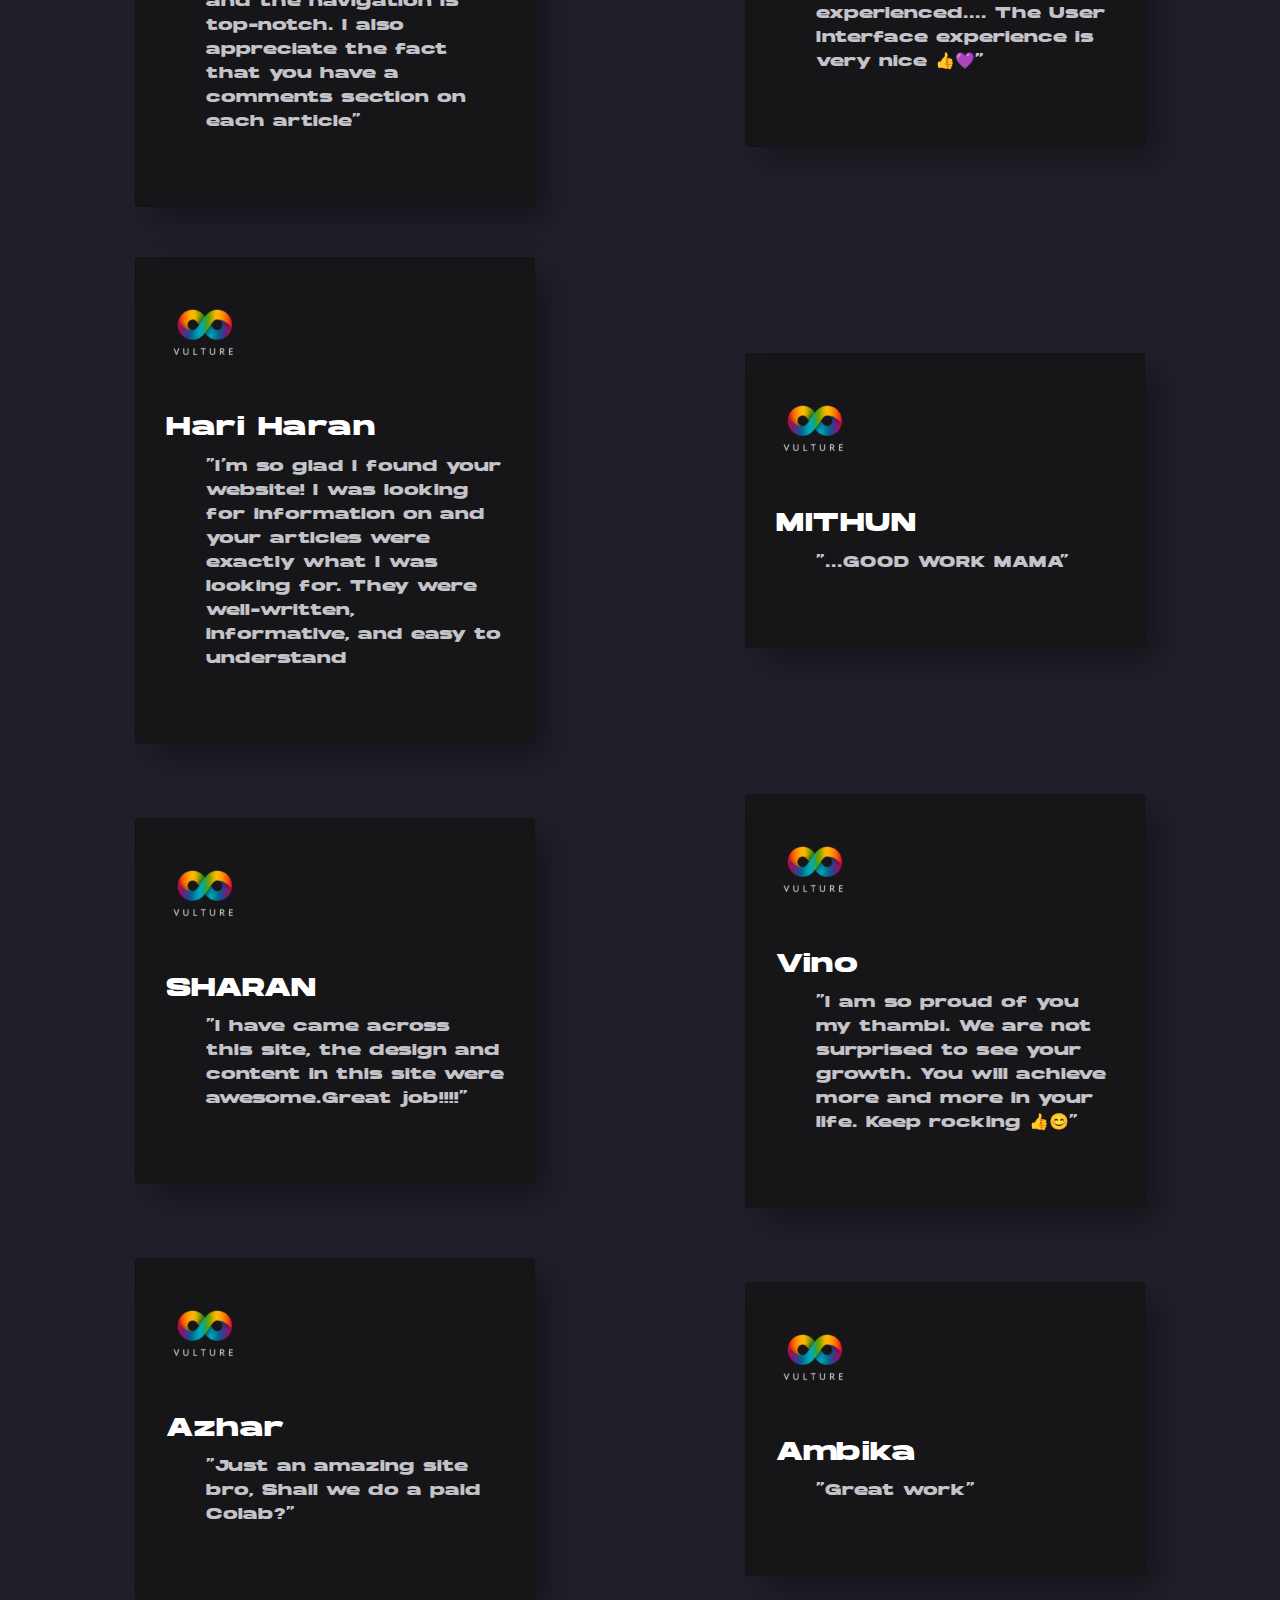
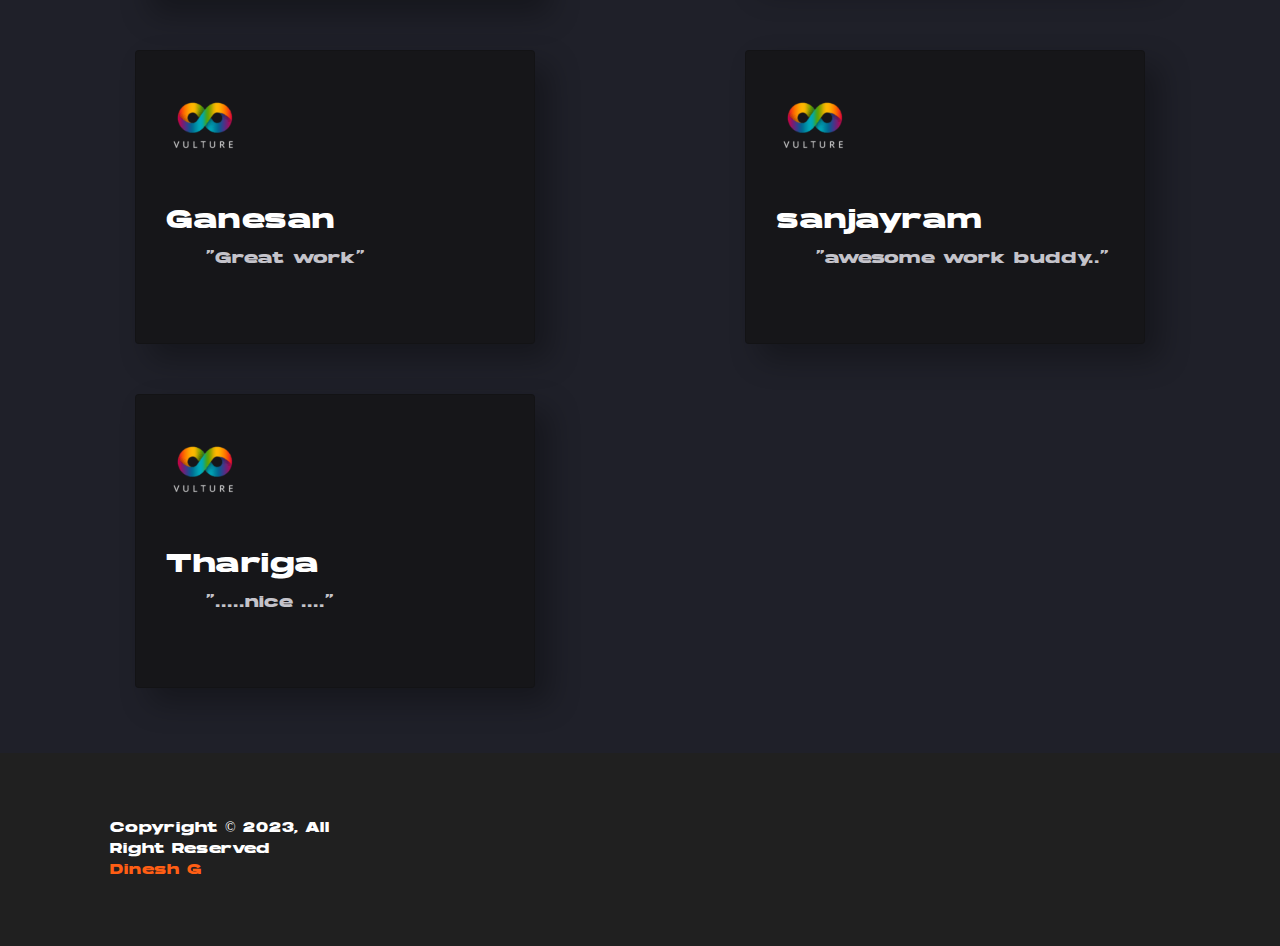
==== commit 981a2b29: "_v Thariga" ====
--- a/index.html
+++ b/index.html
@@ -265,6 +265,15 @@
         <p>"awesome work buddy.."</p>
       </ul>
     </div>
+      <div class="card selected">
+      <div class="card__icon">
+        <img src="assert/31.png" alt="icon.png" />
+      </div>
+      <h6>Thariga</h6>
+      <ul>
+        <p>".....nice ...."</p>
+      </ul>
+    </div>
     
 
   </div>
